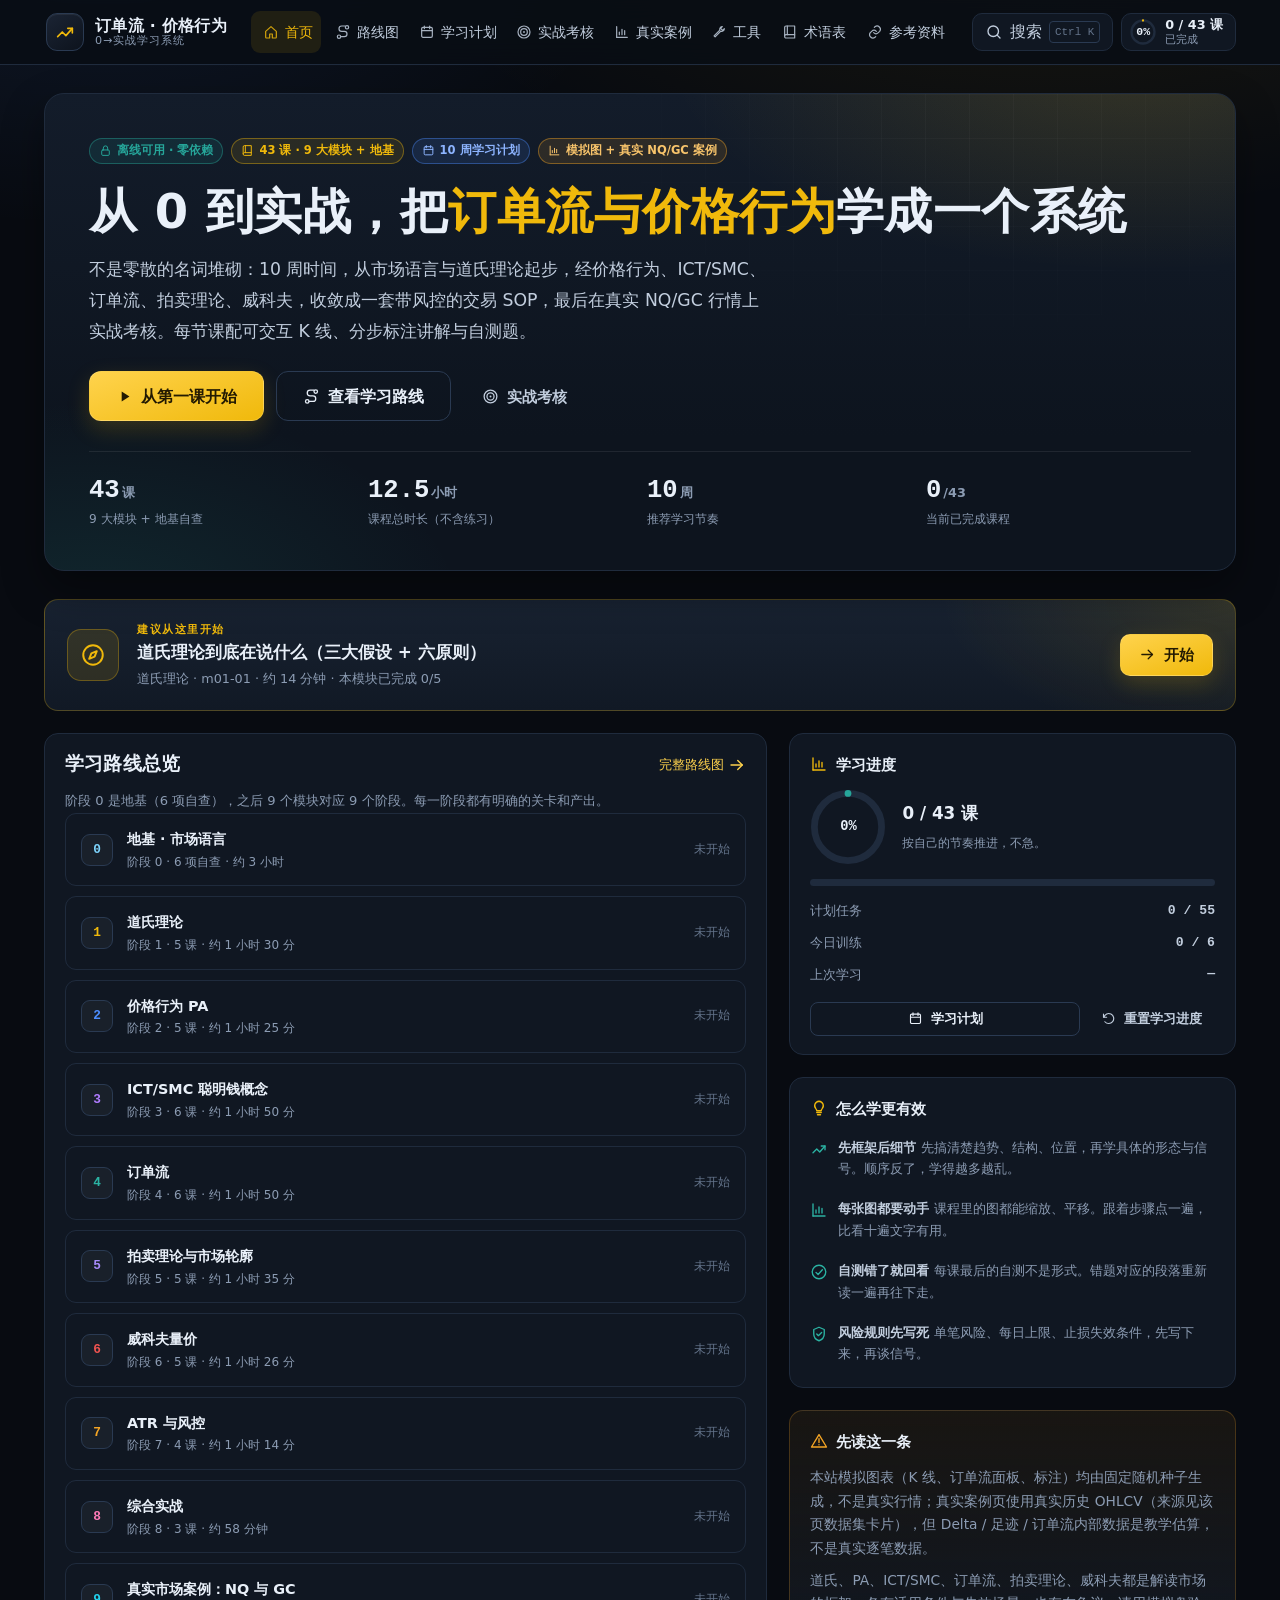
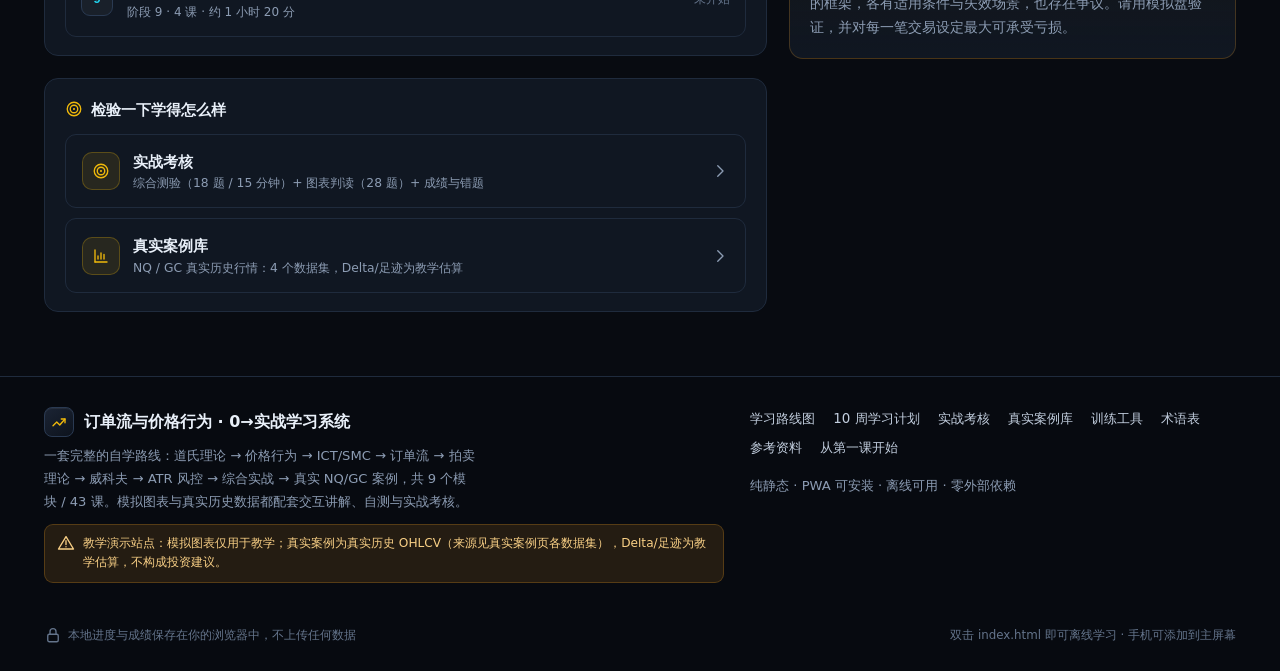
==== index.html @ a7e9c719 "deploy: 订单流学习网站 V2（GitHub Pages）" ====
<!DOCTYPE html>
<html lang="zh-CN">
<head>
  <meta charset="UTF-8">
  <meta name="viewport" content="width=device-width, initial-scale=1.0, viewport-fit=cover">
  <meta name="description" content="离线学习网站：道氏理论、价格行为 PA、ICT/SMC、订单流、拍卖理论、威科夫、ATR 风控、综合实战与真实 NQ/GC 案例，配可交互 K 线、标注讲解与实战考核。">
  <meta name="color-scheme" content="dark">
  <meta name="theme-color" content="#080b11">
  <meta name="apple-mobile-web-app-capable" content="yes">
  <meta name="apple-mobile-web-app-status-bar-style" content="black-translucent">
  <meta name="apple-mobile-web-app-title" content="订单流学习">
  <title>订单流与价格行为 · 0→实战学习系统</title>
  <link rel="icon" href="data:image/svg+xml,%3Csvg xmlns='http://www.w3.org/2000/svg' viewBox='0 0 32 32'%3E%3Crect width='32' height='32' rx='7' fill='%230d1117'/%3E%3Cpath d='M7 21l5-6 4 4 6-8 3 3' stroke='%2326a69a' stroke-width='2.5' fill='none' stroke-linecap='round' stroke-linejoin='round'/%3E%3C/svg%3E">
  <link rel="manifest" href="manifest.webmanifest">
  <link rel="apple-touch-icon" href="assets/icons/apple-touch-icon.png">
  <link rel="stylesheet" href="assets/css/main.css">
  <link rel="stylesheet" href="assets/css/pages.css">
  <script>
  /* 部署自检兜底：如果部署包不完整/路径多套了一层，页面会卡在“正在加载”；6 秒后显示具体原因与自检入口。 */
  (function () {
    var errors = [];
    window.__LQ_ASSET_ERRORS__ = errors;
    window.addEventListener('error', function (e) {
      var t = e.target;
      if (t && (t.tagName === 'SCRIPT' || t.tagName === 'LINK')) {
        errors.push({ tag: t.tagName, url: t.src || t.href || '' });
      }
    }, true);
    function showDiagnostics() {
      var boot = document.querySelector('.boot-loading');
      if (!boot) return;
      var box = document.createElement('div');
      box.id = 'deploy-diagnostics';
      box.style.cssText = 'max-width:660px;margin:36px auto;padding:20px 22px;border:1px solid #f0b90b;border-radius:12px;background:#141a22;color:#e6e8ea;font:14px/1.75 system-ui,-apple-system,"Segoe UI",sans-serif;text-align:left';
      var h = document.createElement('h2');
      h.textContent = '页面没有正常启动';
      h.style.cssText = 'margin:0 0 10px;color:#f0b90b;font-size:20px';
      box.appendChild(h);
      var p1 = document.createElement('p');
      p1.textContent = '常见原因：部署包不完整（assets 目录没有上传），或压缩包多套了一层文件夹（站点根目录必须直接有 index.html 和 assets/）。';
      box.appendChild(p1);
      var p2 = document.createElement('p');
      p2.textContent = '当前地址：' + location.href;
      box.appendChild(p2);
      if (errors.length) {
        var p3 = document.createElement('p');
        p3.textContent = '加载失败的资源（按 F12 在 Network/Console 也能看到）：';
        box.appendChild(p3);
        var ul = document.createElement('ul');
        ul.style.cssText = 'margin:6px 0 10px 18px;padding:0;word-break:break-all';
        errors.slice(0, 20).forEach(function (item) {
          var li = document.createElement('li');
          li.textContent = item.tag + ' ' + item.url;
          ul.appendChild(li);
        });
        box.appendChild(ul);
      } else {
        var p4 = document.createElement('p');
        p4.textContent = '没有捕获到资源错误，请按 F12 打开 Console 查看第一行报错。';
        box.appendChild(p4);
      }
      var p5 = document.createElement('p');
      p5.style.marginTop = '12px';
      var a = document.createElement('a');
      a.href = 'deploy-check.html';
      a.textContent = '→ 打开部署自检页（逐个检查文件是否上传成功）';
      a.style.cssText = 'color:#f0b90b;font-weight:600';
      p5.appendChild(a);
      box.appendChild(p5);
      boot.innerHTML = '';
      boot.appendChild(box);
      document.title = '加载失败 · 订单流学习系统';
    }
    if (document.readyState === 'loading') {
      document.addEventListener('DOMContentLoaded', function () { setTimeout(showDiagnostics, 6000); });
    } else {
      setTimeout(showDiagnostics, 6000);
    }
  })();
  </script>
</head>
<body>
  <div id="app">
    <a class="skip-link" href="#main-content">跳到主要内容</a>
    <header id="site-header" class="site-header"></header>
    <div class="layout" id="site-layout">
      <aside id="site-sidebar" class="site-sidebar" aria-label="课程目录" hidden></aside>
      <main id="main-content" class="main-content" tabindex="-1">
        <div class="boot-loading">
          <div class="boot-spinner" aria-hidden="true"></div>
          <p>正在加载学习系统…</p>
          <noscript><p>本学习网站需要启用 JavaScript 才能运行。</p></noscript>
        </div>
      </main>
    </div>
    <footer id="site-footer" class="site-footer"></footer>
  </div>
  <div id="toast-root" class="toast-root" aria-live="polite" aria-atomic="true"></div>
  <div id="search-dialog" class="search-dialog" hidden></div>

  <!-- 核心层（Lead 维护，顺序不可改） -->
  <script src="assets/js/core/namespace.js"></script>
  <script src="assets/js/core/inline.js"></script>
  <script src="assets/js/core/store.js"></script>
  <!-- 数据层（Lead 维护） -->
  <script src="assets/js/data/generator.js"></script>
  <script src="assets/js/data/registry.js"></script>
  <script src="assets/js/data/real/nq-gc.js"></script>
  <script src="assets/js/data/scenarios/demo.js"></script>
  <!-- 课程内容（content 维护；新增模块才加文件） -->
  <script src="assets/js/content/m01-dow.js"></script>
  <script src="assets/js/content/m02-pa.js"></script>
  <script src="assets/js/content/m03-ict-smc.js"></script>
  <script src="assets/js/content/m04-orderflow.js"></script>
  <script src="assets/js/content/m05-wyckoff.js"></script>
  <script src="assets/js/content/m06-atr-risk.js"></script>
  <script src="assets/js/content/m07-integration.js"></script>
  <script src="assets/js/content/m08-auction.js"></script>
  <script src="assets/js/content/m09-real-cases.js"></script>
  <script src="assets/js/content/exam-bank.js"></script>
  <!-- 图表引擎（chart-engineer 维护） -->
  <script src="assets/js/chart/indicators.js"></script>
  <script src="assets/js/chart/overlays.js"></script>
  <script src="assets/js/chart/panels.js"></script>
  <script src="assets/js/chart/engine.js"></script>
  <script src="assets/js/chart/chart.js"></script>
  <!-- 应用层（site-engineer 维护；app.js 必须最后） -->
  <script src="assets/js/app/errors.js"></script>
  <script src="assets/js/app/catalog.js"></script>
  <script src="assets/js/app/ui.js"></script>
  <script src="assets/js/app/router.js"></script>
  <script src="assets/js/app/search.js"></script>
  <script src="assets/js/app/pages/home.js"></script>
  <script src="assets/js/app/pages/roadmap.js"></script>
  <script src="assets/js/app/pages/plan.js"></script>
  <script src="assets/js/app/pages/module.js"></script>
  <script src="assets/js/app/pages/lesson.js"></script>
  <script src="assets/js/app/pages/exam.js"></script>
  <script src="assets/js/app/pages/real.js"></script>
  <script src="assets/js/app/pages/tools.js"></script>
  <script src="assets/js/app/pages/glossary.js"></script>
  <script src="assets/js/app/pages/references.js"></script>
  <script src="assets/js/app/pages/notfound.js"></script>
  <script src="assets/js/app/pwa.js"></script>
  <script src="assets/js/app/app.js"></script>
</body>
</html>
---- assets/css/main.css ----
/* ==========================================================================
   订单流与价格行为 · 0→实战学习系统
   main.css — 设计令牌 / 基础排版 / 站点外壳 / 通用组件
   纯 CSS，无外部字体与图片；深色金融风格；响应式 375 / 768 / 1440
   ========================================================================== */

/* ---------- 设计令牌 ---------- */
:root {
  --bg: #080b11;
  --bg-soft: #0b1018;
  --panel: #101722;
  --panel-2: #141d2b;
  --panel-3: #1a2536;
  --line: #1f2b3d;
  --line-2: #2a3a52;
  --text: #e9f0f9;
  --text-2: #c2cede;
  --muted: #8c9cb3;
  --dim: #64748b;

  --brand: #f0b90b;
  --brand-2: #ffd34d;
  --brand-ink: #231a02;
  --teal: #2bb3a3;
  --bull: #26a69a;
  --bear: #ef5350;
  --info: #4c8dff;
  --warn: #f5a524;
  --danger: #f6465d;

  --ok-bg: rgba(38, 166, 154, 0.12);
  --bad-bg: rgba(239, 83, 80, 0.12);
  --warn-bg: rgba(245, 165, 36, 0.12);
  --info-bg: rgba(76, 141, 255, 0.12);

  --radius-s: 8px;
  --radius: 14px;
  --radius-l: 20px;
  --shadow: 0 18px 40px rgba(0, 0, 0, 0.38);
  --shadow-s: 0 8px 22px rgba(0, 0, 0, 0.28);

  --header-h: 64px;
  --maxw: 1240px;
  --gap: 20px;

  --font-sans: "Segoe UI", "PingFang SC", "Hiragino Sans GB", "Microsoft YaHei",
    "Noto Sans CJK SC", "Source Han Sans SC", system-ui, -apple-system, sans-serif;
  --font-mono: "Cascadia Code", "JetBrains Mono", "SFMono-Regular", Consolas,
    "Liberation Mono", Menlo, monospace;

  --ease: cubic-bezier(0.22, 0.61, 0.36, 1);
}

/* 模块主题色（静态类，避免内联 style） */
.mod-m01 { --mod-accent: #f0b90b; }
.mod-m02 { --mod-accent: #4c8dff; }
.mod-m03 { --mod-accent: #b07cff; }
.mod-m04 { --mod-accent: #2bb3a3; }
.mod-m05 { --mod-accent: #ef5350; }
.mod-m06 { --mod-accent: #f5a524; }
.mod-m07 { --mod-accent: #ff7ab6; }
.mod-m08 { --mod-accent: #a78bfa; }
.mod-m09 { --mod-accent: #22d3ee; }
.mod-real { --mod-accent: #22d3ee; }
.mod-m00 { --mod-accent: #7dd3fc; }
.mod-demo { --mod-accent: #8c9cb3; }

/* ---------- 基础重置 ---------- */
*, *::before, *::after { box-sizing: border-box; }
[hidden] { display: none !important; }

html {
  -webkit-text-size-adjust: 100%;
  scroll-behavior: smooth;
  scrollbar-color: var(--line-2) transparent;
}
@media (prefers-reduced-motion: reduce) {
  html { scroll-behavior: auto; }
  *, *::before, *::after { animation-duration: 0.001ms !important; transition-duration: 0.001ms !important; }
}

body {
  margin: 0;
  min-height: 100vh;
  background:
    radial-gradient(1100px 520px at 82% -12%, rgba(240, 185, 11, 0.09), transparent 62%),
    radial-gradient(900px 500px at 8% -8%, rgba(76, 141, 255, 0.1), transparent 60%),
    var(--bg);
  background-attachment: fixed;
  color: var(--text);
  font-family: var(--font-sans);
  font-size: 16px;
  line-height: 1.72;
  overflow-x: hidden;
  overflow-wrap: break-word;
  -webkit-font-smoothing: antialiased;
  text-rendering: optimizeLegibility;
}

body.drawer-open, body.dialog-open { overflow: hidden; }

h1, h2, h3, h4, h5 {
  margin: 0 0 0.6em;
  line-height: 1.32;
  font-weight: 700;
  letter-spacing: 0.01em;
}
h1 { font-size: clamp(1.85rem, 3.4vw, 2.55rem); }
h2 { font-size: clamp(1.32rem, 2.2vw, 1.62rem); }
h3 { font-size: 1.14rem; }
h4 { font-size: 1rem; }
p { margin: 0 0 1em; }
ul, ol { margin: 0 0 1em; padding-left: 1.35em; }
li { margin: 0.28em 0; }
li::marker { color: var(--muted); }
a { color: var(--brand-2); text-decoration: none; }
a:hover { text-decoration: underline; }
strong { color: #fff; font-weight: 700; }
code {
  font-family: var(--font-mono);
  font-size: 0.9em;
  background: rgba(255, 255, 255, 0.07);
  border: 1px solid var(--line);
  border-radius: 5px;
  padding: 0.08em 0.36em;
  color: #ffe08a;
  overflow-wrap: anywhere;
}
pre { margin: 0 0 1em; }
pre code {
  display: block;
  padding: 16px 18px;
  overflow-x: auto;
  background: #0a0f17;
  border: 1px solid var(--line);
  border-left: 3px solid var(--brand);
  border-radius: var(--radius-s);
  color: var(--text-2);
  line-height: 1.65;
  font-size: 0.9rem;
}
hr { border: 0; border-top: 1px solid var(--line); margin: 28px 0; }
img, svg, canvas { max-width: 100%; }
table { border-collapse: collapse; width: 100%; }
button, input, select, textarea { font: inherit; color: inherit; }

:focus-visible {
  outline: 2px solid var(--brand);
  outline-offset: 2px;
  border-radius: 4px;
}

::selection { background: rgba(240, 185, 11, 0.32); color: #fff; }

/* 滚动条 */
* { scrollbar-width: thin; scrollbar-color: var(--line-2) transparent; }
::-webkit-scrollbar { width: 10px; height: 10px; }
::-webkit-scrollbar-thumb { background: var(--line-2); border-radius: 10px; border: 2px solid var(--bg); }
::-webkit-scrollbar-track { background: transparent; }

/* ---------- 无障碍工具类 ---------- */
.skip-link {
  position: fixed;
  top: -60px;
  left: 12px;
  z-index: 200;
  padding: 10px 16px;
  background: var(--brand);
  color: var(--brand-ink);
  border-radius: 0 0 10px 10px;
  font-weight: 700;
  transition: top 0.18s var(--ease);
}
.skip-link:focus { top: 0; text-decoration: none; }
.sr-only {
  position: absolute !important;
  width: 1px; height: 1px;
  margin: -1px; padding: 0;
  overflow: hidden;
  clip: rect(0 0 0 0);
  clip-path: inset(50%);
  white-space: nowrap;
  border: 0;
}

/* ---------- 图标 ---------- */
.icon {
  width: 18px;
  height: 18px;
  flex: 0 0 auto;
  vertical-align: -3px;
  fill: none;
  stroke: currentColor;
  stroke-width: 1.8;
  stroke-linecap: round;
  stroke-linejoin: round;
}
.icon-lg { width: 22px; height: 22px; }
.icon-xl { width: 28px; height: 28px; }
.icon-fill { fill: currentColor; stroke: none; }

/* ---------- 布局 ---------- */
#app {
  display: flex;
  flex-direction: column;
  min-height: 100vh;
}
.layout {
  width: 100%;
  max-width: var(--maxw);
  margin: 0 auto;
  padding: 28px 24px 64px;
  flex: 1 0 auto;
  display: block;
}
.layout.has-sidebar {
  display: grid;
  grid-template-columns: 272px minmax(0, 1fr);
  gap: 32px;
  align-items: start;
}
.main-content { min-width: 0; }
.main-content:focus { outline: none; }
.page { animation: page-in 0.28s var(--ease); }
@keyframes page-in {
  from { opacity: 0; transform: translateY(6px); }
  to { opacity: 1; transform: none; }
}

/* ---------- 启动占位 ---------- */
.boot-loading {
  min-height: 52vh;
  display: grid;
  place-content: center;
  justify-items: center;
  gap: 14px;
  color: var(--muted);
  text-align: center;
}
.boot-spinner {
  width: 34px; height: 34px;
  border-radius: 50%;
  border: 3px solid var(--line-2);
  border-top-color: var(--brand);
  animation: spin 0.9s linear infinite;
}
@keyframes spin { to { transform: rotate(360deg); } }

/* ==========================================================================
   顶部导航
   ========================================================================== */
.site-header {
  position: sticky;
  top: 0;
  z-index: 60;
  background: rgba(9, 13, 20, 0.86);
  backdrop-filter: blur(14px);
  -webkit-backdrop-filter: blur(14px);
  border-bottom: 1px solid var(--line);
}
.header-inner {
  max-width: var(--maxw);
  margin: 0 auto;
  min-height: var(--header-h);
  padding: 0 24px;
  display: flex;
  align-items: center;
  gap: 22px;
}
.brand {
  display: inline-flex;
  align-items: center;
  gap: 11px;
  color: var(--text);
  text-decoration: none;
  flex: 0 0 auto;
  padding: 6px 2px;
  border-radius: 10px;
}
.brand:hover { text-decoration: none; }
.brand-logo {
  width: 38px; height: 38px;
  border-radius: 11px;
  display: grid;
  place-items: center;
  background: linear-gradient(145deg, #1b2434, #0d131d);
  border: 1px solid var(--line-2);
  color: var(--brand);
  box-shadow: inset 0 1px 0 rgba(255, 255, 255, 0.06);
}
.brand-logo .icon { width: 22px; height: 22px; }
.brand-text { display: flex; flex-direction: column; line-height: 1.15; }
.brand-name { font-weight: 800; font-size: 0.98rem; letter-spacing: 0.02em; }
.brand-sub { font-size: 0.7rem; color: var(--muted); letter-spacing: 0.08em; text-transform: uppercase; }

.main-nav { display: flex; align-items: center; gap: 2px; flex: 1 1 auto; min-width: 0; }
.nav-link {
  position: relative;
  display: inline-flex;
  align-items: center;
  gap: 6px;
  padding: 9px 12px;
  border-radius: 9px;
  color: var(--text-2);
  font-size: 0.9rem;
  font-weight: 500;
  white-space: nowrap;
  transition: background 0.16s var(--ease), color 0.16s var(--ease);
}
.nav-link:hover { background: rgba(255, 255, 255, 0.06); color: var(--text); text-decoration: none; }
.nav-link[aria-current="page"] { color: var(--brand); background: rgba(240, 185, 11, 0.1); }
.nav-link .icon { width: 16px; height: 16px; opacity: 0.85; }

.header-actions { display: flex; align-items: center; gap: 8px; flex: 0 0 auto; margin-left: auto; }

.icon-btn {
  display: inline-flex;
  align-items: center;
  justify-content: center;
  gap: 7px;
  height: 38px;
  padding: 0 12px;
  border: 1px solid var(--line);
  border-radius: 10px;
  background: var(--panel);
  color: var(--text-2);
  cursor: pointer;
  transition: border-color 0.16s var(--ease), background 0.16s var(--ease), color 0.16s var(--ease);
}
.icon-btn:hover { border-color: var(--line-2); color: var(--text); background: var(--panel-2); }
.icon-btn .kbd {
  font-family: var(--font-mono);
  font-size: 0.68rem;
  color: var(--dim);
  border: 1px solid var(--line-2);
  border-radius: 4px;
  padding: 1px 5px;
}

.header-progress {
  display: inline-flex;
  align-items: center;
  gap: 9px;
  height: 38px;
  padding: 0 12px 0 8px;
  border: 1px solid var(--line);
  border-radius: 10px;
  background: var(--panel);
  color: var(--text-2);
  text-decoration: none;
  font-size: 0.8rem;
}
.header-progress:hover { border-color: var(--line-2); text-decoration: none; color: var(--text); }
.header-progress .progress-ring { width: 26px; height: 26px; }
.header-progress .ring-text { font-size: 0.55rem; }
.header-progress-label { line-height: 1.1; }
.header-progress-label b { display: block; font-size: 0.8rem; color: var(--text); }
.header-progress-label span { font-size: 0.66rem; color: var(--muted); }

.menu-btn { display: none; }

/* ---------- 移动端抽屉 ---------- */
.drawer-backdrop {
  position: fixed;
  inset: 0;
  z-index: 90;
  background: rgba(2, 5, 9, 0.62);
  backdrop-filter: blur(2px);
  border: 0;
  padding: 0;
  cursor: pointer;
}
.nav-drawer {
  position: fixed;
  top: 0;
  right: 0;
  bottom: 0;
  z-index: 100;
  width: min(86vw, 340px);
  display: none;
  flex-direction: column;
  gap: 6px;
  padding: 20px 18px 28px;
  background: linear-gradient(180deg, #0e1520, #0a0f17);
  border-left: 1px solid var(--line-2);
  box-shadow: -24px 0 60px rgba(0, 0, 0, 0.5);
  overflow-y: auto;
}
.nav-drawer.is-open {
  display: flex;
  animation: drawer-in 0.24s var(--ease);
}
@keyframes drawer-in {
  from { transform: translateX(100%); }
  to { transform: none; }
}
.drawer-head {
  display: flex;
  align-items: center;
  justify-content: space-between;
  gap: 12px;
  padding-bottom: 14px;
  margin-bottom: 8px;
  border-bottom: 1px solid var(--line);
}
.drawer-title { font-weight: 700; font-size: 0.95rem; color: var(--text); }
.drawer-nav { display: flex; flex-direction: column; gap: 4px; }
.drawer-link {
  display: flex;
  align-items: center;
  gap: 11px;
  padding: 12px 13px;
  border-radius: 10px;
  color: var(--text-2);
  font-size: 0.95rem;
  border: 1px solid transparent;
}
.drawer-link:hover { background: rgba(255, 255, 255, 0.06); text-decoration: none; color: var(--text); }
.drawer-link[aria-current="page"] {
  color: var(--brand);
  background: rgba(240, 185, 11, 0.1);
  border-color: rgba(240, 185, 11, 0.24);
}
.drawer-link .icon { color: var(--muted); }
.drawer-link[aria-current="page"] .icon { color: var(--brand); }
.drawer-meta {
  margin-top: auto;
  padding-top: 18px;
  border-top: 1px solid var(--line);
  display: grid;
  gap: 12px;
}
.drawer-progress {
  display: flex;
  align-items: center;
  gap: 12px;
  padding: 12px;
  border: 1px solid var(--line);
  border-radius: 12px;
  background: var(--panel);
  font-size: 0.82rem;
  color: var(--muted);
}
.drawer-progress .progress-ring { width: 40px; height: 40px; }
.drawer-tip { font-size: 0.72rem; color: var(--dim); line-height: 1.6; }

/* ==========================================================================
   侧栏（课程页本模块目录）
   ========================================================================== */
.site-sidebar {
  position: sticky;
  top: calc(var(--header-h) + 24px);
  max-height: calc(100vh - var(--header-h) - 48px);
  overflow-y: auto;
  padding: 18px;
  background: linear-gradient(180deg, var(--panel), rgba(16, 23, 34, 0.6));
  border: 1px solid var(--line);
  border-radius: var(--radius);
  box-shadow: var(--shadow-s);
}
.sidebar-head { display: flex; align-items: center; gap: 10px; margin-bottom: 4px; }
.sidebar-eyebrow { font-size: 0.68rem; letter-spacing: 0.14em; text-transform: uppercase; color: var(--dim); }
.sidebar-title { font-size: 0.98rem; font-weight: 700; margin: 0; line-height: 1.35; }
.sidebar-progress { margin: 12px 0 14px; }
.sidebar-lessons { list-style: none; margin: 0; padding: 0; display: flex; flex-direction: column; gap: 3px; }
.sidebar-lesson a {
  display: flex;
  align-items: flex-start;
  gap: 9px;
  padding: 9px 10px;
  border-radius: 9px;
  color: var(--text-2);
  font-size: 0.86rem;
  line-height: 1.45;
  border: 1px solid transparent;
}
.sidebar-lesson a:hover { background: rgba(255, 255, 255, 0.05); text-decoration: none; color: var(--text); }
.sidebar-lesson .lesson-index {
  flex: 0 0 auto;
  width: 20px;
  font-family: var(--font-mono);
  font-size: 0.72rem;
  color: var(--dim);
  padding-top: 1px;
}
.sidebar-lesson .lesson-name { flex: 1 1 auto; min-width: 0; }
.sidebar-lesson.is-current a {
  background: rgba(240, 185, 11, 0.1);
  border-color: rgba(240, 185, 11, 0.3);
  color: var(--brand-2);
  font-weight: 600;
}
.sidebar-lesson.is-current .lesson-index { color: var(--brand); }
.sidebar-lesson.is-done .lesson-index::after {
  content: "✓";
  color: var(--bull);
  margin-left: 1px;
}
.sidebar-lesson.is-done .lesson-name { color: var(--text-2); }
.sidebar-back {
  display: inline-flex;
  align-items: center;
  gap: 6px;
  font-size: 0.8rem;
  color: var(--muted);
  margin-bottom: 10px;
}
.sidebar-back:hover { color: var(--brand-2); }
.sidebar-note { margin-top: 14px; font-size: 0.72rem; color: var(--dim); line-height: 1.55; }
.sidebar-toggle { display: none; }

/* ==========================================================================
   页脚
   ========================================================================== */
.site-footer {
  border-top: 1px solid var(--line);
  background: rgba(8, 11, 17, 0.7);
  flex: 0 0 auto;
}
.footer-inner {
  max-width: var(--maxw);
  margin: 0 auto;
  padding: 30px 24px 36px;
  display: grid;
  grid-template-columns: minmax(0, 1.4fr) minmax(0, 1fr);
  gap: 26px;
  align-items: start;
}
.footer-brand { display: flex; align-items: center; gap: 10px; margin-bottom: 8px; font-weight: 700; }
.footer-brand .brand-logo { width: 30px; height: 30px; border-radius: 8px; }
.footer-brand .brand-logo .icon { width: 18px; height: 18px; }
.footer-desc { color: var(--muted); font-size: 0.82rem; line-height: 1.75; margin: 0 0 10px; max-width: 52ch; }
.footer-disclaimer {
  display: inline-flex;
  align-items: flex-start;
  gap: 8px;
  padding: 9px 12px;
  border-radius: 9px;
  border: 1px solid rgba(245, 165, 36, 0.24);
  background: var(--warn-bg);
  color: #f8cf85;
  font-size: 0.76rem;
  line-height: 1.6;
}
.footer-links { display: flex; flex-wrap: wrap; gap: 6px 18px; justify-content: flex-start; }
.footer-links a { color: var(--text-2); font-size: 0.84rem; }
.footer-links a:hover { color: var(--brand-2); }
.footer-bottom {
  margin-top: 6px;
  max-width: var(--maxw);
  margin-left: auto;
  margin-right: auto;
  padding: 0 24px 26px;
  color: var(--dim);
  font-size: 0.74rem;
  display: flex;
  flex-wrap: wrap;
  gap: 6px 16px;
  justify-content: space-between;
}
.footer-bottom span { display: inline-flex; align-items: center; gap: 6px; }

/* ==========================================================================
   按钮 / 徽章 / 标签 / 卡片
   ========================================================================== */
.btn {
  display: inline-flex;
  align-items: center;
  justify-content: center;
  gap: 8px;
  min-height: 42px;
  padding: 9px 18px;
  border-radius: 10px;
  border: 1px solid transparent;
  background: var(--panel-2);
  color: var(--text);
  font-size: 0.92rem;
  font-weight: 600;
  line-height: 1.2;
  cursor: pointer;
  text-decoration: none;
  transition: transform 0.12s var(--ease), background 0.16s var(--ease), border-color 0.16s var(--ease), color 0.16s var(--ease), box-shadow 0.16s var(--ease);
  white-space: normal;
  text-align: center;
  max-width: 100%;
}
.btn:hover { text-decoration: none; transform: translateY(-1px); }
.btn:active { transform: none; }
.btn:disabled, .btn[aria-disabled="true"] { opacity: 0.45; cursor: not-allowed; transform: none; }
.btn .icon { width: 17px; height: 17px; }

.btn-primary {
  background: linear-gradient(160deg, var(--brand-2), var(--brand));
  color: var(--brand-ink);
  border-color: rgba(255, 255, 255, 0.14);
  box-shadow: 0 8px 22px rgba(240, 185, 11, 0.18);
}
.btn-primary:hover { background: linear-gradient(160deg, #ffdd6b, #f5c522); box-shadow: 0 10px 26px rgba(240, 185, 11, 0.28); }
.btn-outline { background: transparent; border-color: var(--line-2); color: var(--text); }
.btn-outline:hover { border-color: var(--brand); color: var(--brand-2); background: rgba(240, 185, 11, 0.06); }
.btn-ghost { background: transparent; color: var(--text-2); }
.btn-ghost:hover { background: rgba(255, 255, 255, 0.06); color: var(--text); }
.btn-sm { min-height: 34px; padding: 6px 12px; font-size: 0.82rem; border-radius: 8px; }
.btn-sm .icon { width: 15px; height: 15px; }
.btn-lg { min-height: 50px; padding: 13px 26px; font-size: 1rem; border-radius: 12px; }
.btn-block { width: 100%; }
.btn.is-done {
  background: var(--ok-bg);
  border-color: rgba(38, 166, 154, 0.5);
  color: var(--bull);
  box-shadow: none;
}

.badge {
  display: inline-flex;
  align-items: center;
  gap: 5px;
  padding: 2px 9px;
  border-radius: 999px;
  border: 1px solid var(--line-2);
  background: rgba(255, 255, 255, 0.04);
  color: var(--text-2);
  font-size: 0.72rem;
  font-weight: 600;
  line-height: 1.7;
  white-space: nowrap;
}
.badge-muted { color: var(--muted); }
.badge-brand { color: var(--brand); border-color: rgba(240, 185, 11, 0.4); background: rgba(240, 185, 11, 0.1); }
.badge-bull { color: var(--bull); border-color: rgba(38, 166, 154, 0.42); background: var(--ok-bg); }
.badge-bear { color: var(--bear); border-color: rgba(239, 83, 80, 0.42); background: var(--bad-bg); }
.badge-info { color: #8db4ff; border-color: rgba(76, 141, 255, 0.4); background: var(--info-bg); }
.badge-warn { color: #f8c46b; border-color: rgba(245, 165, 36, 0.42); background: var(--warn-bg); }
.badge .icon { width: 13px; height: 13px; }

.chip {
  display: inline-flex;
  align-items: center;
  gap: 7px;
  padding: 7px 13px;
  border-radius: 999px;
  border: 1px solid var(--line);
  background: var(--panel);
  color: var(--text-2);
  font-size: 0.82rem;
  cursor: pointer;
  transition: all 0.16s var(--ease);
}
.chip:hover { border-color: var(--line-2); color: var(--text); }
.chip[aria-pressed="true"], .chip.is-active {
  color: var(--brand-ink);
  background: var(--brand);
  border-color: var(--brand);
  font-weight: 700;
}
.chip-count { font-family: var(--font-mono); font-size: 0.7rem; opacity: 0.7; }
.chip-row { display: flex; flex-wrap: wrap; gap: 8px; }

.card {
  background: linear-gradient(180deg, var(--panel), rgba(16, 23, 34, 0.72));
  border: 1px solid var(--line);
  border-radius: var(--radius);
  padding: 22px;
  box-shadow: var(--shadow-s);
}
.card-hover { transition: border-color 0.18s var(--ease), transform 0.18s var(--ease), box-shadow 0.18s var(--ease); }
.card-hover:hover { border-color: var(--line-2); transform: translateY(-2px); box-shadow: var(--shadow); }

.panel {
  border: 1px solid var(--line);
  border-radius: var(--radius);
  background: var(--panel);
  padding: 18px 20px;
}
.panel-title { display: flex; align-items: center; gap: 8px; font-weight: 700; font-size: 0.92rem; margin: 0 0 12px; color: var(--text); }
.panel-title .icon { color: var(--brand); }

/* ---------- 进度 ---------- */
.progress {
  position: relative;
  height: 7px;
  border-radius: 999px;
  background: var(--line);
  overflow: hidden;
}
.progress > span {
  display: block;
  height: 100%;
  width: 0;
  border-radius: inherit;
  background: linear-gradient(90deg, var(--teal), var(--brand));
  transition: width 0.4s var(--ease);
}
.progress.thin { height: 5px; }
.progress-meta { display: flex; align-items: baseline; justify-content: space-between; gap: 10px; font-size: 0.76rem; color: var(--muted); margin-top: 7px; }
.progress-meta b { color: var(--text-2); font-family: var(--font-mono); font-weight: 600; }

.progress-ring { display: inline-block; position: relative; width: 64px; height: 64px; }
.progress-ring svg { display: block; width: 100%; height: 100%; transform: rotate(-90deg); }
.progress-ring .ring-bg { fill: none; stroke: var(--line); }
.progress-ring .ring-fg {
  fill: none;
  stroke: var(--brand);
  stroke-linecap: round;
  transition: stroke-dasharray 0.5s var(--ease);
}
.progress-ring .ring-text {
  position: absolute;
  inset: 0;
  display: grid;
  place-items: center;
  font-family: var(--font-mono);
  font-size: 0.72rem;
  font-weight: 700;
  color: var(--text);
}
.ring-bull .ring-fg { stroke: var(--bull); }

/* ---------- 空状态 / 降级提示 ---------- */
.empty {
  display: grid;
  justify-items: center;
  gap: 8px;
  padding: 40px 22px;
  text-align: center;
  border: 1px dashed var(--line-2);
  border-radius: var(--radius);
  background: rgba(255, 255, 255, 0.015);
  color: var(--muted);
}
.empty .icon { width: 30px; height: 30px; color: var(--dim); }
.empty-title { font-weight: 700; color: var(--text-2); font-size: 0.98rem; }
.empty-text { font-size: 0.84rem; max-width: 46ch; line-height: 1.7; }

.notice {
  display: flex;
  gap: 10px;
  align-items: flex-start;
  padding: 13px 15px;
  border-radius: var(--radius-s);
  border: 1px solid rgba(76, 141, 255, 0.28);
  background: var(--info-bg);
  color: #b9cdf5;
  font-size: 0.85rem;
  line-height: 1.68;
  margin-bottom: 20px;
}
.notice .icon { margin-top: 3px; color: #8db4ff; }
.notice-warn { border-color: rgba(245, 165, 36, 0.3); background: var(--warn-bg); color: #f3d29a; }
.notice-warn .icon { color: var(--warn); }
.notice-ok { border-color: rgba(38, 166, 154, 0.3); background: var(--ok-bg); color: #a9dfd9; }
.notice-ok .icon { color: var(--bull); }

/* ---------- Toast ---------- */
.toast-root {
  position: fixed;
  left: 50%;
  bottom: 26px;
  transform: translateX(-50%);
  z-index: 160;
  display: flex;
  flex-direction: column;
  align-items: center;
  gap: 8px;
  pointer-events: none;
  width: min(92vw, 480px);
}
.toast {
  display: flex;
  align-items: center;
  gap: 9px;
  max-width: 100%;
  padding: 11px 16px;
  border-radius: 11px;
  background: #1b2637;
  border: 1px solid var(--line-2);
  color: var(--text);
  font-size: 0.86rem;
  box-shadow: var(--shadow);
  animation: toast-in 0.22s var(--ease);
  pointer-events: auto;
}
.toast .icon { color: var(--bull); }
.toast.is-leaving { animation: toast-out 0.2s var(--ease) forwards; }
.toast-bad { border-color: rgba(239, 83, 80, 0.45); }
.toast-bad .icon { color: var(--bear); }
@keyframes toast-in { from { opacity: 0; transform: translateY(10px) scale(0.98); } }
@keyframes toast-out { to { opacity: 0; transform: translateY(8px); } }

/* ---------- 搜索对话框 ---------- */
.search-dialog {
  position: fixed;
  inset: 0;
  z-index: 150;
  display: grid;
  place-items: start center;
  padding: min(12vh, 110px) 18px 24px;
  background: rgba(3, 6, 10, 0.7);
  backdrop-filter: blur(4px);
}
.search-panel {
  width: min(100%, 660px);
  border: 1px solid var(--line-2);
  border-radius: var(--radius);
  background: #0d141e;
  box-shadow: var(--shadow);
  overflow: hidden;
  animation: dialog-in 0.2s var(--ease);
}
@keyframes dialog-in { from { opacity: 0; transform: translateY(-8px); } }
.search-head {
  display: flex;
  align-items: center;
  gap: 11px;
  padding: 14px 16px;
  border-bottom: 1px solid var(--line);
}
.search-head .icon { color: var(--muted); }
.search-input {
  flex: 1 1 auto;
  min-width: 0;
  border: 0;
  background: transparent;
  color: var(--text);
  font-size: 1rem;
  outline: none;
}
.search-input::placeholder { color: var(--dim); }
.search-close { flex: 0 0 auto; }
.search-results {
  max-height: min(58vh, 460px);
  overflow-y: auto;
  padding: 8px;
}
.search-group-label {
  font-size: 0.68rem;
  letter-spacing: 0.12em;
  text-transform: uppercase;
  color: var(--dim);
  padding: 10px 10px 5px;
}
.search-result {
  display: flex;
  align-items: center;
  gap: 11px;
  width: 100%;
  padding: 10px 11px;
  border: 1px solid transparent;
  border-radius: 9px;
  background: transparent;
  color: var(--text-2);
  text-align: left;
  cursor: pointer;
}
.search-result:hover, .search-result.is-active {
  background: rgba(255, 255, 255, 0.06);
  border-color: var(--line);
  color: var(--text);
  text-decoration: none;
}
.search-result .icon { color: var(--muted); }
.search-result-main { flex: 1 1 auto; min-width: 0; }
.search-result-title { display: block; font-size: 0.9rem; font-weight: 600; color: var(--text); }
.search-result-sub { display: block; font-size: 0.75rem; color: var(--muted); overflow: hidden; text-overflow: ellipsis; white-space: nowrap; }
.search-result-type { flex: 0 0 auto; font-size: 0.68rem; color: var(--dim); border: 1px solid var(--line); border-radius: 5px; padding: 1px 6px; }
.search-empty { padding: 34px 18px; text-align: center; color: var(--muted); font-size: 0.88rem; }
.search-foot {
  display: flex;
  gap: 16px;
  align-items: center;
  padding: 10px 16px;
  border-top: 1px solid var(--line);
  color: var(--dim);
  font-size: 0.72rem;
}
.search-foot kbd {
  font-family: var(--font-mono);
  border: 1px solid var(--line-2);
  border-radius: 4px;
  padding: 0 5px;
  margin-right: 4px;
}

/* ---------- 通用工具类 ---------- */
.muted { color: var(--muted); }
.dim { color: var(--dim); }
.nowrap { white-space: nowrap; }
.mt-0 { margin-top: 0; }
.mb-0 { margin-bottom: 0; }
.mt-8 { margin-top: 8px; }
.mt-16 { margin-top: 16px; }
.mt-24 { margin-top: 24px; }
.mt-32 { margin-top: 32px; }
.mb-8 { margin-bottom: 8px; }
.mb-16 { margin-bottom: 16px; }
.mb-24 { margin-bottom: 24px; }
.flex { display: flex; }
.flex-wrap { flex-wrap: wrap; }
.items-center { align-items: center; }
.items-start { align-items: flex-start; }
.justify-between { justify-content: space-between; }
.gap-6 { gap: 6px; }
.gap-8 { gap: 8px; }
.gap-10 { gap: 10px; }
.gap-12 { gap: 12px; }
.gap-16 { gap: 16px; }
.grow { flex: 1 1 auto; min-width: 0; }
.hidden { display: none !important; }
.clamp-2 { display: -webkit-box; -webkit-line-clamp: 2; -webkit-box-orient: vertical; overflow: hidden; }
.clamp-3 { display: -webkit-box; -webkit-line-clamp: 3; -webkit-box-orient: vertical; overflow: hidden; }
.text-sm { font-size: 0.86rem; }
.text-xs { font-size: 0.76rem; }
.mono { font-family: var(--font-mono); }

/* ---------- 页面通用标题区 ---------- */
.page-head { margin-bottom: 28px; }
.eyebrow {
  display: inline-flex;
  align-items: center;
  gap: 7px;
  font-size: 0.72rem;
  letter-spacing: 0.16em;
  text-transform: uppercase;
  color: var(--brand);
  font-weight: 700;
  margin-bottom: 10px;
}
.eyebrow::before {
  content: "";
  width: 20px;
  height: 2px;
  border-radius: 2px;
  background: var(--brand);
}
.page-title { margin: 0 0 8px; }
.page-lead { color: var(--muted); font-size: 0.95rem; max-width: 68ch; margin: 0; line-height: 1.75; }

/* ---------- 面包屑 ---------- */
.breadcrumb {
  display: flex;
  flex-wrap: wrap;
  align-items: center;
  gap: 6px;
  font-size: 0.78rem;
  color: var(--dim);
  margin-bottom: 16px;
}
.breadcrumb a { color: var(--muted); }
.breadcrumb a:hover { color: var(--brand-2); }
.breadcrumb .sep { color: var(--line-2); }
.breadcrumb [aria-current="page"] { color: var(--text-2); }

/* ==========================================================================
   响应式：≤1080 收侧栏 / ≤900 切抽屉 / ≤640 单列
   ========================================================================== */
@media (max-width: 1080px) {
  .layout.has-sidebar { grid-template-columns: 238px minmax(0, 1fr); gap: 24px; }
  .nav-link { padding: 9px 9px; font-size: 0.86rem; }
  .nav-link .icon { display: none; }
  .header-inner { gap: 14px; padding: 0 18px; }
}

@media (max-width: 900px) {
  .main-nav { display: none; }
  .menu-btn { display: inline-flex; }
  .header-progress-label { display: none; }
  .layout, .layout.has-sidebar {
    display: block;
    padding: 20px 18px 52px;
  }
  .layout.has-sidebar .site-sidebar {
    position: static;
    max-height: none;
    margin-bottom: 18px;
  }
  .site-sidebar { display: none; }
  .layout.has-sidebar .site-sidebar.mobile-open { display: block; }
  .sidebar-toggle { display: inline-flex; }
  .footer-inner { grid-template-columns: 1fr; gap: 20px; }
  .toast-root { bottom: 18px; }
}

@media (max-width: 640px) {
  body { font-size: 15px; }
  .badge { white-space: normal; }
  .hero-title .hl { white-space: normal; }
  .btn { white-space: normal; }
  .header-inner { padding: 0 14px; min-height: 58px; }
  .brand-sub { display: none; }
  .brand-logo { width: 34px; height: 34px; }
  .header-actions { gap: 6px; }
  .icon-btn .kbd { display: none; }
  .header-progress { padding: 0 8px; }
  .layout, .layout.has-sidebar { padding: 18px 14px 44px; }
  .footer-inner { padding: 24px 16px 28px; }
  .footer-bottom { padding: 0 16px 22px; }
  .page-head { margin-bottom: 20px; }
  .card { padding: 17px; border-radius: 12px; }
  .panel { padding: 15px 16px; }
  .btn-lg { min-height: 46px; padding: 11px 20px; font-size: 0.95rem; }
  .search-dialog { padding: 8vh 12px 16px; }
  .header-progress .progress-ring { width: 24px; height: 24px; }
}

@media (max-width: 400px) {
  .brand-name { font-size: 0.9rem; }
  .header-actions .icon-btn span { display: none; }
  .header-actions .icon-btn { padding: 0 10px; }
}

/* 打印（可选，简单适配） */
@media print {
  .site-header, .site-footer, .site-sidebar, .toast-root, .search-dialog, .drawer-backdrop, .nav-drawer { display: none !important; }
  body { background: #fff; color: #111; }
  .layout { display: block; padding: 0; }
}
---- assets/css/pages.css ----
/* ==========================================================================
   pages.css — 各页面与业务组件样式
   首页 / 路线图 / 学习计划 / 模块页 / 课程页 / 工具页 / 术语表 / 参考资料 / 404
   ========================================================================== */

/* ==========================================================================
   首页
   ========================================================================== */
.home-hero {
  position: relative;
  overflow: hidden;
  border: 1px solid var(--line);
  border-radius: var(--radius-l);
  padding: 44px 44px 40px;
  background:
    radial-gradient(720px 340px at 92% -10%, rgba(240, 185, 11, 0.16), transparent 66%),
    radial-gradient(620px 360px at 4% 110%, rgba(43, 179, 163, 0.12), transparent 60%),
    linear-gradient(180deg, #131c2a, #0d141e 72%);
  box-shadow: var(--shadow);
  margin-bottom: 28px;
}
.home-hero::after {
  content: "";
  position: absolute;
  inset: 0;
  pointer-events: none;
  background-image:
    linear-gradient(rgba(255, 255, 255, 0.028) 1px, transparent 1px),
    linear-gradient(90deg, rgba(255, 255, 255, 0.028) 1px, transparent 1px);
  background-size: 44px 44px;
  mask-image: radial-gradient(560px 320px at 78% 8%, #000, transparent 78%);
  -webkit-mask-image: radial-gradient(560px 320px at 78% 8%, #000, transparent 78%);
}
.home-hero > * { position: relative; z-index: 1; }
.hero-badges { display: flex; flex-wrap: wrap; gap: 8px; margin-bottom: 18px; }
.hero-title { font-size: clamp(1.95rem, 4.2vw, 3rem); line-height: 1.22; margin: 0 0 14px; letter-spacing: 0.01em; }
.hero-title .hl {
  color: var(--brand);
  position: relative;
  white-space: nowrap;
}
.hero-lead { color: var(--text-2); font-size: clamp(0.98rem, 1.4vw, 1.08rem); line-height: 1.8; max-width: 62ch; margin: 0 0 24px; }
.hero-actions { display: flex; flex-wrap: wrap; gap: 12px; align-items: center; margin-bottom: 30px; }
.hero-stats {
  display: grid;
  grid-template-columns: repeat(4, minmax(0, 1fr));
  gap: 14px;
  padding-top: 24px;
  border-top: 1px solid rgba(255, 255, 255, 0.08);
}
.hero-stat { display: flex; flex-direction: column; gap: 2px; }
.hero-stat b { font-size: clamp(1.25rem, 2.1vw, 1.6rem); font-family: var(--font-mono); color: var(--text); line-height: 1.2; }
.hero-stat span { font-size: 0.76rem; color: var(--muted); }
.hero-stat b .unit { font-size: 0.8rem; color: var(--muted); font-family: var(--font-sans); margin-left: 2px; }

.home-grid { display: grid; grid-template-columns: minmax(0, 1.62fr) minmax(0, 1fr); gap: 22px; align-items: start; }
.home-col { display: flex; flex-direction: column; gap: 22px; }

.section-head {
  display: flex;
  align-items: flex-end;
  justify-content: space-between;
  gap: 14px;
  margin: 0 0 14px;
}
.section-head h2 { margin: 0; font-size: 1.16rem; letter-spacing: 0.01em; }
.section-head a { font-size: 0.8rem; display: inline-flex; align-items: center; gap: 4px; white-space: nowrap; }
.section-sub { margin: 4px 0 0; color: var(--muted); font-size: 0.82rem; }

.continue-card {
  display: flex;
  gap: 18px;
  align-items: center;
  padding: 20px 22px;
  border-radius: var(--radius);
  border: 1px solid rgba(240, 185, 11, 0.26);
  background:
    radial-gradient(420px 200px at 100% 0%, rgba(240, 185, 11, 0.13), transparent 70%),
    linear-gradient(180deg, #182231, #111925);
  margin-bottom: 22px;
}
.continue-icon {
  flex: 0 0 auto;
  width: 52px; height: 52px;
  border-radius: 14px;
  display: grid;
  place-items: center;
  background: rgba(240, 185, 11, 0.12);
  border: 1px solid rgba(240, 185, 11, 0.3);
  color: var(--brand);
}
.continue-icon .icon { width: 26px; height: 26px; }
.continue-main { flex: 1 1 auto; min-width: 0; }
.continue-label { font-size: 0.7rem; letter-spacing: 0.14em; text-transform: uppercase; color: var(--brand); font-weight: 700; }
.continue-title { font-size: 1.05rem; font-weight: 700; margin: 2px 0 3px; line-height: 1.4; }
.continue-sub { font-size: 0.8rem; color: var(--muted); }
.continue-card .btn { flex: 0 0 auto; }

.overview-list { display: flex; flex-direction: column; gap: 10px; }
.overview-item {
  display: flex;
  align-items: center;
  gap: 14px;
  padding: 13px 15px;
  border: 1px solid var(--line);
  border-radius: 11px;
  background: var(--panel);
  color: var(--text-2);
  transition: border-color 0.18s var(--ease), background 0.18s var(--ease);
}
.overview-item:hover { border-color: var(--line-2); background: var(--panel-2); text-decoration: none; }
.overview-num {
  flex: 0 0 auto;
  width: 32px; height: 32px;
  border-radius: 9px;
  display: grid;
  place-items: center;
  font-family: var(--font-mono);
  font-size: 0.8rem;
  font-weight: 700;
  color: var(--mod-accent, var(--brand));
  background: rgba(255, 255, 255, 0.04);
  border: 1px solid var(--line-2);
}
.overview-main { flex: 1 1 auto; min-width: 0; }
.overview-title { display: block; font-size: 0.9rem; font-weight: 600; color: var(--text); }
.overview-sub { display: block; font-size: 0.75rem; color: var(--muted); }
.overview-state { flex: 0 0 auto; font-size: 0.72rem; color: var(--dim); }
.overview-state.is-done { color: var(--bull); }
.overview-state.is-progress { color: var(--brand); }

.sidebar-cards { display: flex; flex-direction: column; gap: 18px; }
.progress-card-head { display: flex; align-items: center; gap: 16px; margin-bottom: 14px; }
.progress-card-head .progress-ring { width: 76px; height: 76px; flex: 0 0 auto; }
.progress-card-head .progress-ring .ring-text { font-size: 0.86rem; }
.progress-card-info { min-width: 0; }
.progress-card-info b { display: block; font-size: 1.05rem; }
.progress-card-info span { font-size: 0.78rem; color: var(--muted); }
.mini-stats { display: grid; gap: 9px; margin-top: 14px; }
.mini-stat { display: flex; align-items: center; justify-content: space-between; gap: 10px; font-size: 0.8rem; color: var(--muted); }
.mini-stat b { color: var(--text-2); font-family: var(--font-mono); font-size: 0.82rem; }

.method-list { list-style: none; margin: 0; padding: 0; display: grid; gap: 11px; }
.method-list li { display: flex; gap: 10px; align-items: flex-start; font-size: 0.82rem; color: var(--muted); line-height: 1.65; }
.method-list .icon { color: var(--teal); margin-top: 3px; flex: 0 0 auto; }
.method-list b { color: var(--text-2); }
.risk-card { border-color: rgba(245, 165, 36, 0.22); background: linear-gradient(180deg, rgba(245, 165, 36, 0.07), var(--panel)); }
.risk-card .panel-title .icon { color: var(--warn); }

/* ==========================================================================
   路线图
   ========================================================================== */
.roadmap-intro {
  display: grid;
  grid-template-columns: minmax(0, 1fr) minmax(0, 0.72fr);
  gap: 18px;
  margin-bottom: 26px;
  align-items: stretch;
}
.roadmap-legend { display: grid; gap: 10px; align-content: center; }
.legend-row { display: flex; align-items: center; gap: 9px; font-size: 0.8rem; color: var(--muted); }
.legend-dot { width: 9px; height: 9px; border-radius: 50%; background: var(--line-2); flex: 0 0 auto; }
.legend-dot.is-done { background: var(--bull); }
.legend-dot.is-progress { background: var(--brand); }
.legend-dot.is-todo { background: var(--line-2); }
.legend-dot.is-locked { background: var(--dim); }

.stage-list { display: flex; flex-direction: column; gap: 16px; }
.stage-card {
  position: relative;
  border: 1px solid var(--line);
  border-radius: var(--radius);
  background: linear-gradient(180deg, var(--panel), rgba(16, 23, 34, 0.68));
  overflow: hidden;
  transition: border-color 0.18s var(--ease);
}
.stage-card:hover { border-color: var(--line-2); }
.stage-card::before {
  content: "";
  position: absolute;
  left: 0; top: 0; bottom: 0;
  width: 3px;
  background: var(--mod-accent, var(--brand));
  opacity: 0.85;
}
.stage-head {
  display: flex;
  gap: 16px;
  align-items: flex-start;
  padding: 20px 22px 16px 24px;
}
.stage-num {
  flex: 0 0 auto;
  width: 46px; height: 46px;
  border-radius: 12px;
  display: grid;
  place-items: center;
  font-family: var(--font-mono);
  font-size: 1rem;
  font-weight: 800;
  color: var(--mod-accent, var(--brand));
  background: rgba(255, 255, 255, 0.035);
  border: 1px solid var(--line-2);
}
.stage-num small { font-size: 0.56rem; display: block; color: var(--dim); font-family: var(--font-sans); font-weight: 600; margin-top: -2px; }
.stage-title-wrap { flex: 1 1 auto; min-width: 0; }
.stage-eyebrow { font-size: 0.7rem; letter-spacing: 0.12em; text-transform: uppercase; color: var(--dim); }
.stage-title { margin: 1px 0 4px; font-size: 1.08rem; }
.stage-tagline { margin: 0; color: var(--muted); font-size: 0.84rem; line-height: 1.6; }
.stage-side { flex: 0 0 auto; display: flex; flex-direction: column; align-items: flex-end; gap: 6px; text-align: right; }
.stage-progress { width: 108px; }
.stage-body { padding: 0 22px 20px 24px; display: grid; gap: 16px; }
.stage-section-title {
  display: flex;
  align-items: center;
  gap: 7px;
  font-size: 0.74rem;
  letter-spacing: 0.1em;
  text-transform: uppercase;
  color: var(--dim);
  margin-bottom: 7px;
}
.stage-goal { margin: 0; color: var(--text-2); font-size: 0.88rem; line-height: 1.72; }
.stage-lessons { display: grid; grid-template-columns: repeat(2, minmax(0, 1fr)); gap: 7px; }
.stage-lesson {
  display: flex;
  align-items: center;
  gap: 9px;
  padding: 8px 11px;
  border-radius: 9px;
  border: 1px solid var(--line);
  background: rgba(255, 255, 255, 0.02);
  color: var(--text-2);
  font-size: 0.82rem;
  line-height: 1.4;
}
.stage-lesson:hover { border-color: var(--line-2); color: var(--text); text-decoration: none; background: rgba(255, 255, 255, 0.04); }
.stage-lesson .lesson-check { flex: 0 0 auto; width: 15px; height: 15px; color: var(--line-2); }
.stage-lesson.is-done .lesson-check { color: var(--bull); }
.stage-lesson.is-done { border-color: rgba(38, 166, 154, 0.24); }
.stage-lesson-title { flex: 1 1 auto; min-width: 0; }
.stage-lesson .lesson-mins { flex: 0 0 auto; font-size: 0.7rem; color: var(--dim); font-family: var(--font-mono); }
.stage-foot { display: flex; flex-wrap: wrap; gap: 12px; align-items: center; justify-content: space-between; }
.stage-checkpoints { display: grid; gap: 6px; margin: 0; padding: 0; list-style: none; }
.stage-checkpoints li { position: relative; padding-left: 20px; font-size: 0.84rem; color: var(--muted); line-height: 1.6; }
.stage-checkpoints li::before {
  content: "";
  position: absolute;
  left: 2px; top: 0.62em;
  width: 7px; height: 7px;
  border-radius: 2px;
  border: 1.5px solid var(--mod-accent, var(--brand));
  opacity: 0.7;
  transform: rotate(45deg);
}
.stage-foundation-grid { display: grid; grid-template-columns: repeat(2, minmax(0, 1fr)); gap: 9px; }
.foundation-task {
  display: flex;
  gap: 10px;
  align-items: flex-start;
  padding: 11px 13px;
  border: 1px solid var(--line);
  border-radius: 10px;
  background: rgba(255, 255, 255, 0.02);
  font-size: 0.83rem;
  line-height: 1.6;
  color: var(--muted);
  cursor: pointer;
  transition: border-color 0.16s var(--ease), background 0.16s var(--ease);
}
.foundation-task:hover { border-color: var(--line-2); background: rgba(255, 255, 255, 0.04); }
.foundation-task input { flex: 0 0 auto; margin-top: 4px; accent-color: var(--brand); width: 15px; height: 15px; }
.foundation-task.is-done { border-color: rgba(38, 166, 154, 0.3); background: var(--ok-bg); }
.foundation-task.is-done .foundation-text { color: var(--text-2); }
.foundation-text b { display: block; color: var(--text-2); font-size: 0.86rem; margin-bottom: 1px; }

/* ==========================================================================
   学习计划
   ========================================================================== */
.plan-summary {
  display: grid;
  grid-template-columns: minmax(0, 1.4fr) repeat(3, minmax(0, 0.7fr));
  gap: 14px;
  margin-bottom: 24px;
}
.plan-summary-main {
  padding: 20px 22px;
  border-radius: var(--radius);
  border: 1px solid var(--line);
  background: linear-gradient(180deg, var(--panel), rgba(16, 23, 34, 0.7));
}
.plan-summary-main .progress { margin-top: 12px; }
.plan-stat {
  padding: 18px;
  border-radius: var(--radius);
  border: 1px solid var(--line);
  background: var(--panel);
  display: flex;
  flex-direction: column;
  justify-content: center;
  gap: 4px;
}
.plan-stat b { font-family: var(--font-mono); font-size: 1.4rem; line-height: 1.1; }
.plan-stat span { font-size: 0.74rem; color: var(--muted); }

.plan-week-list { display: flex; flex-direction: column; gap: 14px; }
.week-card {
  border: 1px solid var(--line);
  border-radius: var(--radius);
  background: linear-gradient(180deg, var(--panel), rgba(16, 23, 34, 0.66));
  overflow: hidden;
}
.week-head {
  display: flex;
  align-items: flex-start;
  gap: 14px;
  padding: 18px 20px 14px;
}
.week-badge {
  flex: 0 0 auto;
  display: flex;
  flex-direction: column;
  align-items: center;
  justify-content: center;
  width: 52px;
  padding: 7px 0;
  border-radius: 11px;
  border: 1px solid var(--line-2);
  background: rgba(255, 255, 255, 0.03);
  font-family: var(--font-mono);
}
.week-badge b { font-size: 1.12rem; color: var(--brand); line-height: 1.1; }
.week-badge span { font-size: 0.62rem; color: var(--dim); }
.week-title-wrap { flex: 1 1 auto; min-width: 0; }
.week-stage { font-size: 0.7rem; letter-spacing: 0.1em; text-transform: uppercase; color: var(--dim); }
.week-title { margin: 1px 0 3px; font-size: 1rem; }
.week-goal { margin: 0; font-size: 0.83rem; color: var(--muted); line-height: 1.62; }
.week-side { flex: 0 0 auto; display: flex; flex-direction: column; align-items: flex-end; gap: 5px; }
.week-body { padding: 0 20px 18px; }
.week-tasks { display: flex; flex-direction: column; gap: 6px; }
.plan-task {
  display: flex;
  align-items: flex-start;
  gap: 11px;
  padding: 9px 11px;
  border: 1px solid transparent;
  border-radius: 9px;
  cursor: pointer;
  transition: background 0.15s var(--ease), border-color 0.15s var(--ease);
}
.plan-task:hover { background: rgba(255, 255, 255, 0.04); border-color: var(--line); }
.plan-task input { flex: 0 0 auto; width: 16px; height: 16px; margin-top: 3px; accent-color: var(--brand); cursor: pointer; }
.plan-task-main { flex: 1 1 auto; min-width: 0; }
.plan-task-text { display: block; font-size: 0.87rem; color: var(--text-2); line-height: 1.6; }
.plan-task-links { display: flex; flex-wrap: wrap; gap: 6px; margin-top: 5px; }
.plan-task-link {
  display: inline-flex;
  align-items: center;
  gap: 4px;
  font-size: 0.72rem;
  color: var(--muted);
  padding: 1px 7px;
  border: 1px solid var(--line);
  border-radius: 5px;
  background: rgba(255, 255, 255, 0.02);
}
.plan-task-link:hover { color: var(--brand-2); border-color: var(--line-2); text-decoration: none; }
.plan-task-link .icon { width: 11px; height: 11px; }
.plan-task-mins { flex: 0 0 auto; font-family: var(--font-mono); font-size: 0.72rem; color: var(--dim); padding-top: 4px; }
.plan-task.is-done { background: var(--ok-bg); border-color: rgba(38, 166, 154, 0.22); }
.plan-task.is-done .plan-task-text { color: var(--muted); text-decoration: line-through; text-decoration-color: rgba(140, 156, 179, 0.45); }
.week-foot {
  display: flex;
  flex-wrap: wrap;
  gap: 10px 18px;
  align-items: center;
  justify-content: space-between;
  margin-top: 12px;
  padding-top: 12px;
  border-top: 1px dashed var(--line);
  font-size: 0.78rem;
  color: var(--muted);
}

.daily-card {
  border: 1px solid var(--line);
  border-radius: var(--radius);
  background: linear-gradient(180deg, #121b27, #0e151f);
  padding: 20px 22px;
  margin-top: 26px;
}
.daily-head { display: flex; flex-wrap: wrap; gap: 10px; align-items: baseline; justify-content: space-between; margin-bottom: 14px; }
.daily-head h2 { margin: 0; font-size: 1.06rem; }
.daily-date { font-size: 0.76rem; color: var(--muted); font-family: var(--font-mono); }
.daily-list { display: grid; grid-template-columns: repeat(2, minmax(0, 1fr)); gap: 8px; }
.daily-item {
  display: flex;
  gap: 10px;
  align-items: flex-start;
  padding: 11px 13px;
  border: 1px solid var(--line);
  border-radius: 10px;
  background: rgba(255, 255, 255, 0.02);
  cursor: pointer;
  font-size: 0.84rem;
  color: var(--muted);
  line-height: 1.6;
}
.daily-item:hover { border-color: var(--line-2); }
.daily-item input { flex: 0 0 auto; margin-top: 3px; width: 15px; height: 15px; accent-color: var(--brand); }
.daily-item b { display: block; color: var(--text-2); font-size: 0.85rem; font-weight: 600; }
.daily-item.is-done { border-color: rgba(38, 166, 154, 0.26); background: var(--ok-bg); }
.daily-count { font-size: 0.78rem; color: var(--muted); }
.daily-actions { display: flex; gap: 10px; margin-top: 14px; flex-wrap: wrap; }

/* ==========================================================================
   模块页
   ========================================================================== */
.module-hero {
  position: relative;
  overflow: hidden;
  border: 1px solid var(--line);
  border-radius: var(--radius-l);
  padding: 32px 34px;
  background:
    radial-gradient(560px 260px at 96% -20%, color-mix(in srgb, var(--mod-accent, #f0b90b) 20%, transparent), transparent 70%),
    linear-gradient(180deg, #131c2a, #0e151f);
  margin-bottom: 24px;
}
.module-hero-top { display: flex; gap: 18px; align-items: flex-start; }
.module-icon {
  flex: 0 0 auto;
  width: 58px; height: 58px;
  border-radius: 16px;
  display: grid;
  place-items: center;
  color: var(--mod-accent, var(--brand));
  background: rgba(255, 255, 255, 0.045);
  border: 1px solid var(--line-2);
}
.module-icon .icon { width: 28px; height: 28px; }
.module-title-wrap { flex: 1 1 auto; min-width: 0; }
.module-en { font-size: 0.78rem; letter-spacing: 0.14em; text-transform: uppercase; color: var(--muted); }
.module-title { margin: 2px 0 6px; font-size: clamp(1.5rem, 3vw, 2rem); }
.module-tagline { margin: 0 0 10px; color: var(--mod-accent, var(--brand-2)); font-size: 0.95rem; font-weight: 600; }
.module-meta { display: flex; flex-wrap: wrap; gap: 8px; }
.module-summary { margin: 20px 0 0; color: var(--text-2); font-size: 0.94rem; line-height: 1.8; max-width: 78ch; }
.module-hero-foot {
  display: flex;
  flex-wrap: wrap;
  gap: 18px;
  align-items: center;
  justify-content: space-between;
  margin-top: 22px;
  padding-top: 20px;
  border-top: 1px solid rgba(255, 255, 255, 0.08);
}
.module-progress-wrap { flex: 1 1 260px; min-width: 180px; max-width: 420px; }

.module-grid { display: grid; grid-template-columns: minmax(0, 1.55fr) minmax(0, 1fr); gap: 22px; align-items: start; }
.outcome-list { list-style: none; margin: 0; padding: 0; display: grid; gap: 9px; }
.outcome-list li { display: flex; gap: 10px; align-items: flex-start; font-size: 0.86rem; color: var(--text-2); line-height: 1.65; }
.outcome-list .icon { color: var(--bull); margin-top: 3px; flex: 0 0 auto; }

.lesson-cards { display: flex; flex-direction: column; gap: 10px; }
.lesson-card {
  display: flex;
  gap: 16px;
  align-items: flex-start;
  padding: 17px 19px;
  border: 1px solid var(--line);
  border-radius: 12px;
  background: var(--panel);
  transition: border-color 0.18s var(--ease), transform 0.18s var(--ease), background 0.18s var(--ease);
}
.lesson-card:hover { border-color: var(--line-2); transform: translateX(2px); background: var(--panel-2); }
.lesson-card.is-done { border-color: rgba(38, 166, 154, 0.26); }
.lesson-card-num {
  flex: 0 0 auto;
  width: 36px; height: 36px;
  border-radius: 10px;
  display: grid;
  place-items: center;
  font-family: var(--font-mono);
  font-size: 0.8rem;
  color: var(--muted);
  border: 1px solid var(--line-2);
  background: rgba(255, 255, 255, 0.03);
}
.lesson-card.is-done .lesson-card-num { color: var(--bull); border-color: rgba(38, 166, 154, 0.4); background: var(--ok-bg); }
.lesson-card-main { flex: 1 1 auto; min-width: 0; }
.lesson-card-title { display: block; font-size: 0.95rem; font-weight: 600; color: var(--text); margin-bottom: 3px; }
.lesson-card:hover .lesson-card-title { color: var(--brand-2); }
.lesson-card-summary { display: block; font-size: 0.8rem; color: var(--muted); line-height: 1.62; }
.lesson-card-meta { display: flex; flex-wrap: wrap; gap: 7px; margin-top: 8px; }
.lesson-card-side { flex: 0 0 auto; display: flex; flex-direction: column; align-items: flex-end; gap: 7px; }

.module-side { display: flex; flex-direction: column; gap: 18px; }
.source-list { list-style: none; margin: 0; padding: 0; display: grid; gap: 10px; }
.source-list li { display: flex; gap: 8px; align-items: flex-start; font-size: 0.82rem; line-height: 1.6; }
.source-list .icon { flex: 0 0 auto; color: var(--muted); margin-top: 3px; }
.source-list a { color: var(--text-2); }
.source-list a:hover { color: var(--brand-2); }
.source-note { display: block; font-size: 0.72rem; color: var(--dim); }

.module-nav {
  display: flex;
  justify-content: space-between;
  gap: 12px;
  margin-top: 26px;
  padding-top: 20px;
  border-top: 1px solid var(--line);
}

/* ==========================================================================
   课程页
   ========================================================================== */
.lesson-head { margin-bottom: 20px; }
.lesson-title { margin: 0 0 10px; font-size: clamp(1.55rem, 3.2vw, 2.15rem); }
.lesson-meta { display: flex; flex-wrap: wrap; gap: 8px; align-items: center; margin-bottom: 14px; }
.lesson-summary {
  margin: 0 0 16px;
  padding: 14px 17px;
  border-left: 3px solid var(--mod-accent, var(--brand));
  border-radius: 0 var(--radius-s) var(--radius-s) 0;
  background: rgba(255, 255, 255, 0.025);
  color: var(--text-2);
  font-size: 0.92rem;
  line-height: 1.75;
}
.lesson-outcomes { display: grid; gap: 7px; margin: 0; padding: 0; list-style: none; }
.lesson-outcomes li { display: flex; gap: 9px; font-size: 0.86rem; color: var(--muted); line-height: 1.6; }
.lesson-outcomes .icon { color: var(--teal); flex: 0 0 auto; margin-top: 3px; }
.lesson-toolbar {
  display: flex;
  flex-wrap: wrap;
  gap: 10px;
  align-items: center;
  justify-content: space-between;
  margin-top: 16px;
  padding-top: 16px;
  border-top: 1px solid var(--line);
}
.lesson-toolbar-actions { display: flex; flex-wrap: wrap; gap: 8px; align-items: center; }

.lesson-body { display: flex; flex-direction: column; gap: 22px; }
.lesson-body > .prose { max-width: 78ch; }

/* 文章区（sections） */
.prose { color: var(--text-2); font-size: 0.96rem; line-height: 1.88; min-width: 0; }
.prose p { margin: 0 0 1.05em; }
.prose h3 {
  margin: 1.7em 0 0.7em;
  padding-bottom: 0.35em;
  border-bottom: 1px solid var(--line);
  color: var(--text);
  font-size: 1.16rem;
  scroll-margin-top: calc(var(--header-h) + 16px);
}
.prose > *:first-child { margin-top: 0; }
.prose ul, .prose ol { padding-left: 1.4em; margin: 0 0 1.1em; }
.prose li { margin: 0.32em 0; }
.prose li::marker { color: var(--brand); }
.prose .inline-link { color: var(--brand-2); border-bottom: 1px dotted rgba(240, 185, 11, 0.4); }
.prose .inline-link:hover { text-decoration: none; border-bottom-style: solid; }
.prose strong { color: #fff; }

.callout {
  position: relative;
  margin: 0 0 1.2em;
  padding: 15px 17px 15px 18px;
  border-radius: var(--radius-s);
  border: 1px solid var(--line-2);
  border-left-width: 3px;
  background: var(--panel);
  font-size: 0.9rem;
  line-height: 1.78;
  color: var(--text-2);
}
.callout-head { display: flex; align-items: center; gap: 7px; font-weight: 700; font-size: 0.86rem; margin-bottom: 5px; }
.callout-head .icon { flex: 0 0 auto; }
.callout-body { color: var(--text-2); }
.callout-body > *:last-child { margin-bottom: 0; }
.callout-key { border-left-color: var(--brand); background: linear-gradient(90deg, rgba(240, 185, 11, 0.08), rgba(16, 23, 34, 0.85)); }
.callout-key .callout-head { color: var(--brand-2); }
.callout-tip { border-left-color: var(--teal); background: linear-gradient(90deg, rgba(43, 179, 163, 0.08), rgba(16, 23, 34, 0.85)); }
.callout-tip .callout-head { color: #6fe0d2; }
.callout-warn { border-left-color: var(--warn); background: linear-gradient(90deg, rgba(245, 165, 36, 0.09), rgba(16, 23, 34, 0.85)); }
.callout-warn .callout-head { color: #f8c46b; }
.callout-pitfall { border-left-color: var(--bear); background: linear-gradient(90deg, rgba(239, 83, 80, 0.09), rgba(16, 23, 34, 0.85)); }
.callout-pitfall .callout-head { color: #ff9d9b; }
.callout-story { border-left-color: #b07cff; background: linear-gradient(90deg, rgba(176, 124, 255, 0.09), rgba(16, 23, 34, 0.85)); }
.callout-story .callout-head { color: #cbaaff; }

.table-wrap {
  margin: 0 0 1.2em;
  border: 1px solid var(--line);
  border-radius: var(--radius-s);
  overflow-x: auto;
  -webkit-overflow-scrolling: touch;
  background: var(--panel);
}
.prose table { font-size: 0.86rem; min-width: 420px; }
.prose th, .prose td {
  padding: 10px 13px;
  border-bottom: 1px solid var(--line);
  text-align: left;
  vertical-align: top;
  line-height: 1.62;
}
.prose th { background: rgba(255, 255, 255, 0.04); color: var(--text); font-weight: 700; white-space: nowrap; }
.prose tbody tr:last-child td { border-bottom: 0; }
.prose tbody tr:hover td { background: rgba(255, 255, 255, 0.02); }
.table-caption { padding: 8px 13px; font-size: 0.74rem; color: var(--dim); border-top: 1px dashed var(--line); }

.compare {
  display: grid;
  grid-template-columns: repeat(2, minmax(0, 1fr));
  gap: 12px;
  margin: 0 0 1.2em;
}
.compare-col {
  padding: 15px 16px;
  border: 1px solid var(--line);
  border-radius: var(--radius-s);
  background: var(--panel);
}
.compare-col.compare-left { border-top: 3px solid var(--bear); }
.compare-col.compare-right { border-top: 3px solid var(--bull); }
.compare-title { font-size: 0.9rem; font-weight: 700; margin: 0 0 8px; color: var(--text); }
.compare-col ul { margin: 0; padding-left: 1.2em; font-size: 0.85rem; }
.compare-col li { margin: 0.3em 0; color: var(--text-2); }

.flow {
  display: flex;
  flex-wrap: wrap;
  align-items: stretch;
  gap: 8px;
  margin: 0 0 1.2em;
}
.flow-step {
  position: relative;
  flex: 1 1 120px;
  min-width: 0;
  padding: 11px 13px;
  border: 1px solid var(--line);
  border-radius: 9px;
  background: var(--panel);
  font-size: 0.82rem;
  line-height: 1.55;
  color: var(--text-2);
  display: flex;
  gap: 8px;
  align-items: flex-start;
}
.flow-num {
  flex: 0 0 auto;
  width: 19px; height: 19px;
  border-radius: 50%;
  display: grid;
  place-items: center;
  font-family: var(--font-mono);
  font-size: 0.64rem;
  font-weight: 700;
  color: var(--brand-ink);
  background: var(--brand);
  margin-top: 1px;
}
.flow-arrow { flex: 0 0 auto; display: grid; place-items: center; color: var(--line-2); }
.flow-arrow .icon { width: 16px; height: 16px; }
.flow-caption { flex-basis: 100%; font-size: 0.74rem; color: var(--dim); margin-top: 2px; }

.formula {
  position: relative;
  margin: 0 0 1.2em;
  padding: 16px 18px;
  border-radius: var(--radius-s);
  border: 1px solid var(--line);
  border-left: 3px solid var(--info);
  background: #0a1018;
}
.formula code {
  display: block;
  border: 0;
  background: transparent;
  padding: 0;
  color: #a8c8ff;
  font-size: 0.9rem;
  line-height: 1.75;
  white-space: pre-wrap;
  overflow-wrap: anywhere;
}
.formula-note { margin: 8px 0 0; font-size: 0.76rem; color: var(--dim); }

.checklist {
  margin: 0 0 1.2em;
  padding: 16px 18px;
  border: 1px solid var(--line);
  border-radius: var(--radius-s);
  background: var(--panel);
}
.checklist-title { font-size: 0.9rem; font-weight: 700; margin: 0 0 10px; color: var(--text); display: flex; align-items: center; gap: 7px; }
.checklist-title .icon { color: var(--teal); }
.checklist-items { display: grid; gap: 7px; }
.checklist-item {
  display: flex;
  gap: 10px;
  align-items: flex-start;
  padding: 7px 9px;
  border-radius: 7px;
  cursor: pointer;
  font-size: 0.87rem;
  line-height: 1.6;
  color: var(--text-2);
  transition: background 0.14s var(--ease);
}
.checklist-item:hover { background: rgba(255, 255, 255, 0.04); }
.checklist-item input { flex: 0 0 auto; width: 16px; height: 16px; margin-top: 3px; accent-color: var(--teal); cursor: pointer; }
.checklist-item.is-checked .checklist-text { color: var(--muted); text-decoration: line-through; text-decoration-color: rgba(140, 156, 179, 0.4); }

/* 图表 section */
.chart-figure {
  margin: 0 0 1.6em;
  border: 1px solid var(--line-2);
  border-radius: var(--radius);
  background: linear-gradient(180deg, #0d141e, #0a0f17);
  overflow: hidden;
  box-shadow: var(--shadow-s);
}
.chart-top {
  display: flex;
  flex-wrap: wrap;
  gap: 8px 14px;
  align-items: center;
  justify-content: space-between;
  padding: 11px 15px;
  border-bottom: 1px solid var(--line);
  background: rgba(255, 255, 255, 0.02);
}
.chart-top-title { display: inline-flex; align-items: center; gap: 7px; font-size: 0.8rem; color: var(--text-2); font-weight: 600; }
.chart-top-title .icon { color: var(--brand); }
.chart-legend-hint { font-size: 0.72rem; color: var(--dim); }
.chart-canvas-wrap { position: relative; width: 100%; padding: 2px 2px 0; }
.chart-canvas { width: 100%; min-height: 260px; position: relative; }
.chart-fallback {
  display: grid;
  place-content: center;
  justify-items: center;
  gap: 8px;
  min-height: 240px;
  margin: 8px;
  padding: 22px;
  text-align: center;
  border: 1px dashed var(--line-2);
  border-radius: 10px;
  background:
    repeating-linear-gradient(0deg, rgba(255, 255, 255, 0.02) 0 1px, transparent 1px 42px),
    repeating-linear-gradient(90deg, rgba(255, 255, 255, 0.02) 0 1px, transparent 1px 42px),
    rgba(255, 255, 255, 0.012);
  color: var(--muted);
}
.chart-fallback .icon { width: 30px; height: 30px; color: var(--dim); }
.chart-fallback-title { font-size: 0.9rem; font-weight: 700; color: var(--text-2); }
.chart-fallback-text { font-size: 0.78rem; line-height: 1.65; max-width: 44ch; }
.chart-fallback code { font-size: 0.78em; }

.chart-steps { padding: 14px 16px 16px; border-top: 1px solid var(--line); }
.chart-step-nav { display: flex; flex-wrap: wrap; align-items: center; gap: 8px; justify-content: space-between; margin-bottom: 11px; }
.chart-step-pills { display: flex; flex-wrap: wrap; gap: 6px; }
.step-pill {
  min-width: 30px;
  height: 28px;
  padding: 0 9px;
  border-radius: 7px;
  border: 1px solid var(--line);
  background: transparent;
  color: var(--muted);
  font-family: var(--font-mono);
  font-size: 0.74rem;
  cursor: pointer;
  transition: all 0.15s var(--ease);
}
.step-pill:hover { border-color: var(--line-2); color: var(--text); }
.step-pill[aria-current="true"] {
  background: var(--brand);
  border-color: var(--brand);
  color: var(--brand-ink);
  font-weight: 800;
}
.step-pill.is-done { color: var(--bull); border-color: rgba(38, 166, 154, 0.4); }
.chart-controls { display: flex; gap: 6px; }
.chart-controls .btn { min-width: 58px; }
.chart-step-body {
  padding: 13px 15px;
  border: 1px solid var(--line);
  border-radius: 10px;
  background: rgba(255, 255, 255, 0.025);
  min-height: 96px;
}
.chart-step-counter { font-size: 0.7rem; letter-spacing: 0.12em; text-transform: uppercase; color: var(--brand); font-weight: 700; margin-bottom: 3px; }
.chart-step-title { font-size: 0.94rem; font-weight: 700; margin: 0 0 4px; color: var(--text); }
.chart-step-text { margin: 0; font-size: 0.87rem; color: var(--text-2); line-height: 1.72; }
.chart-caption {
  margin: 0;
  padding: 10px 16px 13px;
  font-size: 0.75rem;
  color: var(--dim);
  line-height: 1.6;
  border-top: 1px dashed var(--line);
}
.chart-caption b { color: var(--muted); font-weight: 600; }
.chart-actions { display: flex; flex-wrap: wrap; gap: 8px; padding: 0 16px 14px; }

/* 自测题 */
.quiz {
  margin-top: 8px;
  border: 1px solid var(--line);
  border-radius: var(--radius);
  background: linear-gradient(180deg, var(--panel), rgba(16, 23, 34, 0.7));
  padding: 22px 24px;
}
.quiz-head { display: flex; flex-wrap: wrap; gap: 10px; align-items: baseline; justify-content: space-between; margin-bottom: 6px; }
.quiz-head h2 { margin: 0; font-size: 1.08rem; display: flex; align-items: center; gap: 8px; }
.quiz-head h2 .icon { color: var(--brand); }
.quiz-note { font-size: 0.78rem; color: var(--muted); }
.quiz-prev-result { font-size: 0.78rem; color: var(--bull); }
.quiz-q { margin-top: 18px; padding-top: 16px; border-top: 1px solid var(--line); }
.quiz-q:first-of-type { border-top: 0; padding-top: 8px; }
.quiz-question { font-size: 0.94rem; font-weight: 600; color: var(--text); margin: 0 0 11px; line-height: 1.62; }
.quiz-q-num { color: var(--brand); font-family: var(--font-mono); margin-right: 5px; }
.quiz-options { display: grid; gap: 8px; }
.quiz-option {
  display: flex;
  gap: 11px;
  align-items: flex-start;
  padding: 11px 13px;
  border: 1px solid var(--line);
  border-radius: 9px;
  background: rgba(255, 255, 255, 0.02);
  cursor: pointer;
  font-size: 0.88rem;
  line-height: 1.6;
  color: var(--text-2);
  transition: border-color 0.15s var(--ease), background 0.15s var(--ease);
}
.quiz-option:hover { border-color: var(--line-2); background: rgba(255, 255, 255, 0.04); }
.quiz-option input { flex: 0 0 auto; width: 16px; height: 16px; margin-top: 4px; accent-color: var(--brand); }
.quiz-option-key { flex: 0 0 auto; font-family: var(--font-mono); font-size: 0.76rem; color: var(--muted); padding-top: 1px; }
.quiz-option.is-selected { border-color: rgba(240, 185, 11, 0.5); background: rgba(240, 185, 11, 0.07); }
.quiz-option.is-correct { border-color: rgba(38, 166, 154, 0.55); background: var(--ok-bg); }
.quiz-option.is-correct .quiz-option-key { color: var(--bull); }
.quiz-option.is-wrong { border-color: rgba(239, 83, 80, 0.5); background: var(--bad-bg); }
.quiz-option.is-wrong .quiz-option-key { color: var(--bear); }
.quiz-why {
  margin: 9px 0 0;
  padding: 10px 13px;
  border-left: 2px solid var(--line-2);
  border-radius: 0 7px 7px 0;
  background: rgba(255, 255, 255, 0.025);
  font-size: 0.82rem;
  color: var(--muted);
  line-height: 1.7;
}
.quiz-why b { color: var(--text-2); }
.quiz-actions { display: flex; flex-wrap: wrap; gap: 10px; align-items: center; margin-top: 20px; }
.quiz-result {
  margin-top: 16px;
  padding: 14px 17px;
  border-radius: 10px;
  border: 1px solid var(--line-2);
  background: rgba(255, 255, 255, 0.03);
  font-size: 0.9rem;
}
.quiz-result b { font-family: var(--font-mono); }
.quiz-result.is-pass { border-color: rgba(38, 166, 154, 0.4); background: var(--ok-bg); }
.quiz-result.is-fail { border-color: rgba(245, 165, 36, 0.4); background: var(--warn-bg); }
.quiz-result-title { font-weight: 700; margin-bottom: 3px; }

/* 资料来源 */
.lesson-sources { border-top: 1px solid var(--line); padding-top: 20px; }
.lesson-sources h2 { font-size: 1.02rem; display: flex; align-items: center; gap: 8px; }
.lesson-sources h2 .icon { color: var(--muted); }
.sources-note { font-size: 0.74rem; color: var(--dim); margin: 0 0 12px; }

/* 上一课 / 下一课 */
.lesson-pager {
  display: grid;
  grid-template-columns: repeat(2, minmax(0, 1fr));
  gap: 12px;
  margin-top: 26px;
}
.pager-link {
  display: flex;
  gap: 12px;
  align-items: center;
  padding: 15px 17px;
  border: 1px solid var(--line);
  border-radius: 12px;
  background: var(--panel);
  color: var(--text-2);
  min-width: 0;
}
.pager-link:hover { border-color: var(--line-2); background: var(--panel-2); text-decoration: none; }
.pager-link.is-next { text-align: right; justify-content: flex-end; }
.pager-link .icon { color: var(--muted); flex: 0 0 auto; }
.pager-main { min-width: 0; }
.pager-label { display: block; font-size: 0.7rem; letter-spacing: 0.1em; text-transform: uppercase; color: var(--dim); }
.pager-title { display: block; font-size: 0.86rem; font-weight: 600; color: var(--text); overflow: hidden; text-overflow: ellipsis; white-space: nowrap; }
.pager-link.is-disabled { opacity: 0.45; pointer-events: none; background: transparent; }
.pager-placeholder { border-style: dashed; background: transparent; }
.pager-placeholder .pager-title { color: var(--dim); font-weight: 500; }

/* 移动端课程侧栏抽屉化 */
.lesson-mobile-toc {
  display: none;
  margin-bottom: 18px;
  padding: 14px 16px;
  border: 1px solid var(--line);
  border-radius: 12px;
  background: var(--panel);
}
.lesson-mobile-toc summary {
  cursor: pointer;
  font-size: 0.86rem;
  font-weight: 600;
  color: var(--text-2);
  list-style: none;
  display: flex;
  align-items: center;
  gap: 7px;
}
.lesson-mobile-toc summary::-webkit-details-marker { display: none; }
.lesson-mobile-toc[open] summary { margin-bottom: 10px; }
.mobile-toc-list { list-style: none; margin: 0; padding: 0; display: grid; gap: 2px; }
.mobile-toc-list a { display: flex; gap: 9px; padding: 8px 9px; border-radius: 8px; color: var(--text-2); font-size: 0.84rem; }
.mobile-toc-list a:hover { background: rgba(255, 255, 255, 0.05); text-decoration: none; }
.mobile-toc-list a[aria-current="true"] { background: rgba(240, 185, 11, 0.1); color: var(--brand-2); }

/* ==========================================================================
   工具页
   ========================================================================== */
.tool-tabs {
  display: flex;
  flex-wrap: wrap;
  gap: 6px;
  padding: 5px;
  border: 1px solid var(--line);
  border-radius: 12px;
  background: var(--panel);
  margin-bottom: 22px;
  width: fit-content;
  max-width: 100%;
}
.tool-tab {
  display: inline-flex;
  align-items: center;
  gap: 7px;
  padding: 9px 16px;
  border: 1px solid transparent;
  border-radius: 8px;
  background: transparent;
  color: var(--muted);
  font-size: 0.88rem;
  font-weight: 600;
  cursor: pointer;
  transition: all 0.16s var(--ease);
}
.tool-tab:hover { color: var(--text); background: rgba(255, 255, 255, 0.04); }
.tool-tab[aria-selected="true"] { background: var(--brand); border-color: var(--brand); color: var(--brand-ink); }
.tool-panel { animation: page-in 0.22s var(--ease); }

.scenario-group { margin-bottom: 22px; }
.scenario-group-head { display: flex; align-items: baseline; gap: 10px; margin-bottom: 10px; }
.scenario-group-head h3 { margin: 0; font-size: 0.96rem; }
.scenario-cards { display: grid; grid-template-columns: repeat(auto-fill, minmax(230px, 1fr)); gap: 10px; }
.scenario-card {
  display: flex;
  flex-direction: column;
  gap: 7px;
  padding: 14px 15px;
  border: 1px solid var(--line);
  border-radius: 11px;
  background: var(--panel);
  text-align: left;
  color: var(--text-2);
  cursor: pointer;
  transition: border-color 0.16s var(--ease), background 0.16s var(--ease), transform 0.16s var(--ease);
}
.scenario-card:hover { border-color: var(--line-2); background: var(--panel-2); transform: translateY(-1px); }
.scenario-card.is-active { border-color: var(--brand); background: rgba(240, 185, 11, 0.06); }
.scenario-title { font-size: 0.88rem; font-weight: 600; color: var(--text); line-height: 1.45; }
.scenario-id { font-family: var(--font-mono); font-size: 0.68rem; color: var(--dim); }
.scenario-meta { display: flex; flex-wrap: wrap; gap: 5px; }
.scenario-desc { font-size: 0.75rem; color: var(--muted); line-height: 1.58; margin: 0; }
.scenario-preview {
  border: 1px solid var(--line-2);
  border-radius: var(--radius);
  background: #0b1119;
  overflow: hidden;
  margin-bottom: 22px;
}
.scenario-preview-head {
  display: flex;
  flex-wrap: wrap;
  gap: 10px;
  align-items: center;
  justify-content: space-between;
  padding: 12px 16px;
  border-bottom: 1px solid var(--line);
  background: rgba(255, 255, 255, 0.02);
}
.scenario-preview-title { font-size: 0.9rem; font-weight: 700; }
.scenario-preview-sub { font-size: 0.74rem; color: var(--muted); margin: 1px 0 0; }
.scenario-preview-body { padding: 2px; }
.scenario-preview-body .chart-canvas { min-height: 380px; }

.calc-grid { display: grid; grid-template-columns: repeat(auto-fit, minmax(min(100%, 360px), 1fr)); gap: 20px; align-items: start; }
.calc-card {
  border: 1px solid var(--line);
  border-radius: var(--radius);
  background: linear-gradient(180deg, var(--panel), rgba(16, 23, 34, 0.68));
  padding: 22px 24px;
}
.calc-head { display: flex; gap: 11px; align-items: flex-start; margin-bottom: 18px; }
.calc-icon {
  flex: 0 0 auto;
  width: 42px; height: 42px;
  border-radius: 11px;
  display: grid; place-items: center;
  color: var(--brand);
  background: rgba(240, 185, 11, 0.1);
  border: 1px solid rgba(240, 185, 11, 0.28);
}
.calc-head h3 { margin: 0 0 2px; font-size: 1.02rem; }
.calc-head p { margin: 0; font-size: 0.78rem; color: var(--muted); }
.calc-fields { display: grid; grid-template-columns: repeat(2, minmax(0, 1fr)); gap: 12px; }
.calc-field { display: flex; flex-direction: column; gap: 5px; min-width: 0; }
.calc-field.is-full { grid-column: 1 / -1; }
.calc-label { font-size: 0.78rem; color: var(--muted); font-weight: 600; display: flex; align-items: center; gap: 5px; }
.calc-label .unit { color: var(--dim); font-weight: 400; font-size: 0.72rem; }
.calc-input, .calc-select {
  width: 100%;
  height: 40px;
  padding: 0 12px;
  border: 1px solid var(--line-2);
  border-radius: 9px;
  background: #0a1018;
  color: var(--text);
  font-family: var(--font-mono);
  font-size: 0.9rem;
  transition: border-color 0.15s var(--ease);
}
.calc-input:focus, .calc-select:focus { border-color: var(--brand); outline: none; }
.calc-input.is-error, .calc-select.is-error { border-color: var(--bear); }
.calc-input::placeholder { color: var(--dim); font-family: var(--font-sans); }
.calc-select { font-family: var(--font-sans); cursor: pointer; }
.calc-field-err { font-size: 0.72rem; color: var(--bear); min-height: 1em; line-height: 1.4; }
.calc-actions { display: flex; flex-wrap: wrap; gap: 9px; margin-top: 18px; }
.calc-error {
  margin-top: 14px;
  padding: 10px 13px;
  border-radius: 8px;
  border: 1px solid rgba(239, 83, 80, 0.4);
  background: var(--bad-bg);
  color: #ffb3b1;
  font-size: 0.82rem;
  line-height: 1.6;
}
.calc-results { margin-top: 18px; border-top: 1px solid var(--line); padding-top: 14px; display: grid; gap: 8px; }
.calc-result-row { display: flex; align-items: baseline; justify-content: space-between; gap: 12px; font-size: 0.84rem; color: var(--muted); }
.calc-result-row b { font-family: var(--font-mono); font-size: 0.98rem; color: var(--text); font-weight: 600; }
.calc-result-row.is-primary b { color: var(--brand); font-size: 1.12rem; }
.calc-result-row .hint { font-size: 0.7rem; color: var(--dim); display: block; }
.calc-formula {
  margin-top: 16px;
  padding: 11px 13px;
  border-radius: 8px;
  background: rgba(255, 255, 255, 0.025);
  border: 1px solid var(--line);
  font-size: 0.75rem;
  color: var(--muted);
  line-height: 1.7;
}
.calc-formula code { font-size: 0.98em; }

/* ==========================================================================
   术语表
   ========================================================================== */
.glossary-toolbar {
  display: flex;
  flex-wrap: wrap;
  gap: 12px;
  align-items: center;
  justify-content: space-between;
  margin-bottom: 18px;
}
.glossary-search-wrap { position: relative; flex: 1 1 260px; max-width: 400px; }
.glossary-search-wrap .icon {
  position: absolute;
  left: 13px;
  top: 50%;
  transform: translateY(-50%);
  color: var(--muted);
  pointer-events: none;
}
.glossary-search {
  width: 100%;
  height: 42px;
  padding: 0 14px 0 42px;
  border: 1px solid var(--line-2);
  border-radius: 10px;
  background: var(--panel);
  color: var(--text);
  font-size: 0.9rem;
}
.glossary-search:focus { border-color: var(--brand); outline: none; }
.glossary-search::placeholder { color: var(--dim); }
.glossary-count { font-size: 0.78rem; color: var(--muted); font-family: var(--font-mono); }
.glossary-filters { margin-bottom: 20px; }
.glossary-list { display: grid; grid-template-columns: repeat(auto-fill, minmax(min(100%, 340px), 1fr)); gap: 12px; }
.glossary-item {
  padding: 16px 18px;
  border: 1px solid var(--line);
  border-radius: 12px;
  background: var(--panel);
  transition: border-color 0.16s var(--ease);
  break-inside: avoid;
}
.glossary-item:hover { border-color: var(--line-2); }
.glossary-term { display: flex; flex-wrap: wrap; align-items: baseline; gap: 8px; margin-bottom: 5px; }
.glossary-term b { font-size: 1rem; color: var(--text); }
.glossary-en { font-size: 0.74rem; color: var(--dim); font-family: var(--font-mono); }
.glossary-def { margin: 0 0 8px; font-size: 0.86rem; color: var(--text-2); line-height: 1.72; }
.glossary-foot { display: flex; flex-wrap: wrap; gap: 7px; align-items: center; }
.glossary-aliases { font-size: 0.72rem; color: var(--dim); }
.glossary-module-link { font-size: 0.72rem; color: var(--muted); border: 1px solid var(--line); border-radius: 5px; padding: 1px 7px; }
.glossary-module-link:hover { color: var(--brand-2); border-color: var(--line-2); text-decoration: none; }

/* ==========================================================================
   参考资料
   ========================================================================== */
.ref-intro { margin-bottom: 22px; }
.ref-stats { display: flex; flex-wrap: wrap; gap: 10px; margin-bottom: 22px; }
.ref-groups { display: flex; flex-direction: column; gap: 20px; }
.ref-group {
  border: 1px solid var(--line);
  border-radius: var(--radius);
  background: var(--panel);
  overflow: hidden;
}
.ref-group-head {
  display: flex;
  flex-wrap: wrap;
  gap: 10px;
  align-items: center;
  justify-content: space-between;
  padding: 15px 20px;
  border-bottom: 1px solid var(--line);
  background: rgba(255, 255, 255, 0.02);
}
.ref-group-title { display: flex; align-items: center; gap: 10px; min-width: 0; }
.ref-group-title h2 { margin: 0; font-size: 1rem; }
.ref-module-chip {
  flex: 0 0 auto;
  width: 30px; height: 30px;
  border-radius: 8px;
  display: grid; place-items: center;
  color: var(--mod-accent, var(--brand));
  border: 1px solid var(--line-2);
  background: rgba(255, 255, 255, 0.03);
  font-family: var(--font-mono);
  font-size: 0.7rem;
  font-weight: 700;
}
.ref-list { list-style: none; margin: 0; padding: 6px 10px 12px; }
.ref-item { display: flex; gap: 12px; padding: 9px 10px; border-radius: 8px; align-items: flex-start; }
.ref-item:hover { background: rgba(255, 255, 255, 0.03); }
.ref-item > .icon { flex: 0 0 auto; margin-top: 4px; color: var(--muted); }
.ref-item-main { min-width: 0; flex: 1 1 auto; }
.ref-item-title { font-size: 0.87rem; color: var(--text-2); line-height: 1.55; }
.ref-item-title:hover { color: var(--brand-2); }
.ref-item-url { display: block; font-size: 0.7rem; color: var(--dim); font-family: var(--font-mono); overflow: hidden; text-overflow: ellipsis; white-space: nowrap; }
.ref-item-note { display: block; font-size: 0.75rem; color: var(--muted); margin-top: 2px; }
.ref-item-lesson { flex: 0 0 auto; font-size: 0.7rem; color: var(--dim); border: 1px solid var(--line); border-radius: 5px; padding: 1px 6px; }
.ref-item-lesson:hover { color: var(--brand-2); text-decoration: none; border-color: var(--line-2); }
.ref-empty-hint { padding: 0 20px 16px; font-size: 0.8rem; color: var(--dim); }

/* ==========================================================================
   404 / 错误页
   ========================================================================== */
.error-page {
  max-width: 620px;
  margin: 6vh auto;
  text-align: center;
  display: grid;
  justify-items: center;
  gap: 12px;
  padding: 40px 28px;
  border: 1px solid var(--line);
  border-radius: var(--radius-l);
  background:
    radial-gradient(420px 220px at 50% -10%, rgba(240, 185, 11, 0.12), transparent 70%),
    linear-gradient(180deg, #121b27, #0d141e);
  box-shadow: var(--shadow);
}
.error-code {
  font-family: var(--font-mono);
  font-size: clamp(3rem, 9vw, 4.6rem);
  font-weight: 800;
  line-height: 1;
  color: transparent;
  background: linear-gradient(180deg, var(--brand-2), rgba(240, 185, 11, 0.25));
  -webkit-background-clip: text;
  background-clip: text;
}
.error-icon { color: var(--warn); }
.error-title { margin: 0; font-size: 1.35rem; }
.error-text { margin: 0; color: var(--muted); font-size: 0.9rem; line-height: 1.75; max-width: 46ch; }
.error-path {
  display: inline-block;
  max-width: 100%;
  padding: 5px 11px;
  border-radius: 7px;
  background: rgba(255, 255, 255, 0.04);
  border: 1px solid var(--line);
  font-family: var(--font-mono);
  font-size: 0.78rem;
  color: var(--muted);
  overflow-wrap: anywhere;
}
.error-actions { display: flex; flex-wrap: wrap; gap: 10px; justify-content: center; margin-top: 4px; }
.error-details { margin-top: 8px; width: 100%; text-align: left; }
.error-details pre { font-size: 0.72rem; max-height: 220px; overflow: auto; }

/* ==========================================================================
   响应式：页面级
   ========================================================================== */
@media (max-width: 1080px) {
  .home-grid { grid-template-columns: minmax(0, 1fr); }
  .home-col-side { order: 2; }
  .module-grid { grid-template-columns: minmax(0, 1fr); }
  .plan-summary { grid-template-columns: repeat(3, minmax(0, 1fr)); }
  .plan-summary-main { grid-column: 1 / -1; }
  .roadmap-intro { grid-template-columns: 1fr; }
  .stage-lessons { grid-template-columns: repeat(2, minmax(0, 1fr)); }
}

@media (max-width: 900px) {
  .home-hero { padding: 30px 24px 28px; border-radius: var(--radius); }
  .hero-stats { grid-template-columns: repeat(2, minmax(0, 1fr)); gap: 16px; }
  .module-hero { padding: 24px 22px; }
  .module-hero-top { gap: 14px; }
  .module-icon { width: 48px; height: 48px; border-radius: 13px; }
  .module-icon .icon { width: 24px; height: 24px; }
  .lesson-mobile-toc { display: block; }
  .stage-head { padding: 17px 18px 13px 20px; }
  .stage-body { padding: 0 18px 17px 20px; }
  .stage-side { display: none; }
  .stage-head .stage-side { display: none; }
  .stage-side-inline { display: flex !important; }
  .week-head { padding: 16px 16px 12px; }
  .week-body { padding: 0 16px 16px; }
  .calc-fields { grid-template-columns: 1fr; }
  .glossary-list { grid-template-columns: 1fr; }
}

@media (max-width: 768px) {
  .stage-lessons { grid-template-columns: 1fr; }
  .stage-foundation-grid { grid-template-columns: 1fr; }
  .daily-list { grid-template-columns: 1fr; }
  .compare { grid-template-columns: 1fr; }
  .lesson-pager { grid-template-columns: 1fr; }
  .quiz { padding: 18px 16px; }
  .chart-steps { padding: 12px 12px 14px; }
  .chart-step-body { padding: 11px 12px; }
  .chart-caption { padding: 9px 12px 11px; }
  .plan-summary { grid-template-columns: repeat(2, minmax(0, 1fr)); }
  .plan-stat:last-child { grid-column: 1 / -1; }
  .scenario-cards { grid-template-columns: 1fr; }
  .ref-item-lesson { display: none; }
}

@media (max-width: 640px) {
  .home-hero { padding: 24px 18px 22px; }
  .hero-actions .btn { flex: 1 1 auto; }
  .hero-stats { grid-template-columns: repeat(2, minmax(0, 1fr)); gap: 12px; padding-top: 18px; }
  .continue-card { flex-wrap: wrap; padding: 16px 17px; gap: 13px; }
  .continue-card .btn { width: 100%; }
  .continue-icon { width: 44px; height: 44px; border-radius: 12px; }
  .module-hero { padding: 20px 17px; }
  .module-hero-foot { gap: 14px; }
  .module-hero-foot .btn { width: 100%; }
  .module-nav { flex-direction: column; }
  .stage-head { gap: 12px; padding: 15px 14px 12px 17px; }
  .stage-num { width: 40px; height: 40px; border-radius: 10px; font-size: 0.9rem; }
  .stage-body { padding: 0 14px 15px 17px; }
  .stage-foot .btn { width: 100%; }
  .week-card { border-radius: 12px; }
  .week-side { display: none; }
  .week-foot { flex-direction: column; align-items: flex-start; }
  .tool-tabs { width: 100%; }
  .tool-tab { flex: 1 1 auto; justify-content: center; padding: 8px 10px; font-size: 0.82rem; }
  .tool-tab .icon { display: none; }
  .calc-card { padding: 17px; }
  .calc-actions .btn { flex: 1 1 auto; }
  .glossary-search-wrap { max-width: none; flex-basis: 100%; }
  .ref-group-head { padding: 13px 14px; }
  .ref-list { padding: 4px 6px 10px; }
  .lesson-toolbar-actions .btn { flex: 1 1 auto; }
  .chart-controls { width: 100%; }
  .chart-controls .btn { flex: 1 1 auto; }
  .chart-step-nav { gap: 7px; }
  .error-page { margin: 3vh auto; padding: 30px 18px; }
  .daily-card { padding: 16px; }
  .plan-summary { grid-template-columns: 1fr 1fr; gap: 10px; }
  .plan-summary-main { padding: 16px; }
  .plan-stat { padding: 14px; }
  .plan-stat b { font-size: 1.2rem; }
}

/* ==========================================================================
   补充：跨页面共用的小组件（后补规则）
   ========================================================================== */
.drawer-progress-label { font-size: 0.76rem; color: var(--muted); line-height: 1.5; }
.drawer-progress-label b { color: var(--text); font-family: var(--font-mono); font-size: 0.82rem; }
.btn.is-confirming { border-color: var(--danger); color: #ffb3b1; background: var(--bad-bg); }
.daily-main { display: block; min-width: 0; }
.daily-main b { display: block; }
.flow-text { min-width: 0; overflow-wrap: anywhere; }
.scenario-preview-body .scenario-desc { margin: 0; padding: 10px 16px 14px; font-size: 0.78rem; color: var(--muted); border-top: 1px dashed var(--line); }
.search-foot span:last-child { margin-left: auto; }
.chart-figure figcaption b { font-weight: 700; color: var(--muted); }

/* ==========================================================================
   桌面端课程页：正文保持可读窄栏，图表/表格等块级组件使用主栏满宽
   ========================================================================== */
@media (min-width: 1080px) {
  .layout.has-sidebar { grid-template-columns: 250px minmax(0, 1fr); gap: 28px; }
  .lesson-body > .prose { max-width: none; }
  .lesson-body > .prose > p,
  .lesson-body > .prose > ul,
  .lesson-body > .prose > ol,
  .lesson-body > .prose > h3 { max-width: 780px; }
}
@media (min-width: 1280px) {
  .layout.has-sidebar { max-width: 1320px; }
}
@media (max-width: 640px) {
  .hero-actions .btn { white-space: normal; text-align: center; }
}

/* ==========================================================================
   窄屏兜底：任何长文本/按钮/卡片都不允许把布局撑出视口
   ========================================================================== */
.tool-tab { white-space: normal; min-width: 0; }
.plan-task-link { max-width: 100%; overflow-wrap: anywhere; }
.scenario-title, .scenario-desc, .overview-title, .overview-sub,
.stage-title, .stage-tagline, .stage-lesson-title, .lesson-card-title,
.lesson-card-summary, .glossary-def, .glossary-term, .ref-item-title,
.callout-body, .chart-step-text, .chart-step-title, .hero-lead,
.lesson-summary, .prose p, .prose li { overflow-wrap: anywhere; }

@media (max-width: 640px) {
  .hero-title .hl { white-space: normal; }
  .tool-tab { text-align: center; }
  .hero-stats .hero-stat { min-width: 0; }
  .stage-side { display: none; }
  .lesson-meta .badge { max-width: 100%; }
}

@media (max-width: 380px) {
  .header-inner { gap: 8px; padding: 0 10px; }
  .brand-name { font-size: 0.84rem; }
  .header-actions { gap: 4px; }
  .header-progress { padding: 0 6px; }
  .hero-title { font-size: 1.7rem; }
  .layout, .layout.has-sidebar { padding-left: 11px; padding-right: 11px; }
}

/* ==========================================================================
   V2 · 移动端底部快捷栏 + PWA 安装按钮
   ========================================================================== */
.bottom-nav { display: none; }

@media (max-width: 900px) {
  body { padding-bottom: calc(64px + env(safe-area-inset-bottom)); }
  .bottom-nav {
    display: flex;
    position: fixed;
    left: 0;
    right: 0;
    bottom: 0;
    z-index: 70;
    background: rgba(9, 13, 20, 0.94);
    backdrop-filter: blur(14px);
    -webkit-backdrop-filter: blur(14px);
    border-top: 1px solid var(--line);
    padding-bottom: env(safe-area-inset-bottom);
  }
  .bottom-nav-item {
    flex: 1 1 0;
    min-width: 0;
    min-height: 58px;
    display: flex;
    flex-direction: column;
    align-items: center;
    justify-content: center;
    gap: 3px;
    padding: 6px 2px;
    color: var(--muted);
    text-decoration: none;
    font-size: 0.68rem;
    line-height: 1.1;
    position: relative;
  }
  .bottom-nav-item .icon { width: 21px; height: 21px; }
  .bottom-nav-item[aria-current="page"] { color: var(--brand); }
  .bottom-nav-item[aria-current="page"]::before {
    content: "";
    position: absolute;
    top: 0;
    left: 50%;
    transform: translateX(-50%);
    width: 26px;
    height: 2px;
    border-radius: 2px;
    background: var(--brand);
  }
  .bottom-nav-label { white-space: nowrap; }
  .bottom-nav-pct {
    position: absolute;
    top: 4px;
    right: 6px;
    font-family: var(--font-mono);
    font-size: 0.56rem;
    color: var(--dim);
  }
  .toast-root { bottom: calc(76px + env(safe-area-inset-bottom)); }
}

.pwa-install-btn {
  position: fixed;
  right: 16px;
  bottom: calc(20px + env(safe-area-inset-bottom));
  z-index: 80;
  display: inline-flex;
  align-items: center;
  gap: 8px;
  min-height: 44px;
  padding: 9px 14px;
  border-radius: 12px;
  border: 1px solid rgba(255, 255, 255, 0.16);
  background: linear-gradient(160deg, var(--brand-2), var(--brand));
  color: var(--brand-ink);
  font-weight: 700;
  font-size: 0.82rem;
  box-shadow: 0 10px 26px rgba(0, 0, 0, 0.4);
  cursor: pointer;
}
.pwa-install-icon .icon { width: 17px; height: 17px; }
.pwa-install-close {
  margin-left: 2px;
  padding: 0 3px;
  font-size: 1.05rem;
  line-height: 1;
  opacity: 0.65;
  cursor: pointer;
}
@media (max-width: 900px) {
  .pwa-install-btn { bottom: calc(76px + env(safe-area-inset-bottom)); }
}

/* ==========================================================================
   V2 · 首页：实战考核 / 真实案例快捷入口
   ========================================================================== */
.home-practice { display: grid; gap: 10px; }
.home-practice-card {
  display: flex;
  align-items: center;
  gap: 13px;
  padding: 14px 16px;
  border: 1px solid var(--line);
  border-radius: 11px;
  background: var(--panel);
  color: var(--text-2);
  transition: border-color 0.16s var(--ease), background 0.16s var(--ease), transform 0.16s var(--ease);
}
.home-practice-card:hover { border-color: var(--line-2); background: var(--panel-2); text-decoration: none; transform: translateY(-1px); }
.home-practice-icon {
  flex: 0 0 auto;
  width: 38px;
  height: 38px;
  border-radius: 10px;
  display: grid;
  place-items: center;
  color: var(--brand);
  background: rgba(240, 185, 11, 0.1);
  border: 1px solid rgba(240, 185, 11, 0.26);
}
.home-practice-main { flex: 1 1 auto; min-width: 0; }
.home-practice-main b { display: block; font-size: 0.92rem; color: var(--text); }
.home-practice-main span { display: block; font-size: 0.77rem; color: var(--muted); line-height: 1.55; }
.home-practice-card > .icon { color: var(--muted); }

/* ==========================================================================
   V2 · 实战考核页 #/exam
   ========================================================================== */
.exam-tabs {
  display: flex;
  flex-wrap: wrap;
  gap: 6px;
  padding: 5px;
  border: 1px solid var(--line);
  border-radius: 12px;
  background: var(--panel);
  margin-bottom: 22px;
  width: fit-content;
  max-width: 100%;
}
.exam-tab {
  display: inline-flex;
  align-items: center;
  gap: 7px;
  min-height: 44px;
  padding: 8px 16px;
  border: 1px solid transparent;
  border-radius: 8px;
  background: transparent;
  color: var(--muted);
  font-size: 0.88rem;
  font-weight: 600;
  cursor: pointer;
  transition: all 0.16s var(--ease);
}
.exam-tab:hover { color: var(--text); background: rgba(255, 255, 255, 0.04); }
.exam-tab.is-active { background: var(--brand); border-color: var(--brand); color: var(--brand-ink); }
.exam-panel-intro { display: block; }
.exam-intro-grid { display: grid; grid-template-columns: minmax(0, 1.5fr) minmax(0, 1fr); gap: 20px; align-items: start; }
.exam-intro-card {
  padding: 24px;
  border: 1px solid var(--line);
  border-radius: var(--radius);
  background: linear-gradient(180deg, var(--panel), rgba(16, 23, 34, 0.7));
}
.exam-intro-icon {
  width: 46px; height: 46px;
  border-radius: 12px;
  display: grid; place-items: center;
  color: var(--brand);
  background: rgba(240, 185, 11, 0.1);
  border: 1px solid rgba(240, 185, 11, 0.28);
  margin-bottom: 12px;
}
.exam-intro-icon .icon { width: 24px; height: 24px; }
.exam-intro-card h2 { font-size: 1.22rem; margin: 0 0 8px; }
.exam-rules { margin: 14px 0 16px; padding-left: 1.2em; font-size: 0.84rem; color: var(--muted); line-height: 1.75; }
.exam-rules li::marker { color: var(--brand); }
.exam-coverage { display: flex; flex-wrap: wrap; gap: 7px; margin-bottom: 18px; }
.exam-coverage-item {
  display: inline-flex;
  align-items: center;
  gap: 6px;
  padding: 5px 10px;
  border: 1px solid var(--line);
  border-radius: 8px;
  font-size: 0.75rem;
  color: var(--text-2);
  background: rgba(255, 255, 255, 0.02);
}
.exam-coverage-item b { font-family: var(--font-mono); color: var(--brand); }
.exam-coverage-item.is-missing { opacity: 0.5; }
.exam-coverage-item.is-missing b { color: var(--muted); }
.exam-actions { display: flex; flex-wrap: wrap; gap: 10px; align-items: center; margin-top: 14px; }
.exam-latest { display: flex; align-items: center; gap: 14px; }
.exam-latest b { display: block; font-family: var(--font-mono); font-size: 1.1rem; }
.exam-latest span { font-size: 0.76rem; color: var(--muted); }

/* 进行中的测验 */
.exam-bar {
  display: flex;
  align-items: center;
  gap: 14px;
  padding: 14px 16px;
  border: 1px solid var(--line-2);
  border-radius: 12px;
  background: linear-gradient(180deg, var(--panel-2), var(--panel));
  margin-bottom: 10px;
}
.exam-timer {
  flex: 0 0 auto;
  font-family: var(--font-mono);
  font-size: 1.32rem;
  font-weight: 700;
  color: var(--brand);
  letter-spacing: 0.04em;
}
.exam-timer.is-low { color: var(--danger); animation: exam-pulse 1s infinite; }
@keyframes exam-pulse { 50% { opacity: 0.55; } }
.exam-bar-main { flex: 1 1 auto; min-width: 0; }
.exam-bar-title { font-weight: 700; font-size: 0.95rem; }
.exam-bar-sub { font-size: 0.76rem; color: var(--muted); }
.exam-progress { margin-bottom: 14px; }
.exam-q-card {
  border: 1px solid var(--line);
  border-radius: var(--radius);
  background: linear-gradient(180deg, var(--panel), rgba(16, 23, 34, 0.7));
  padding: 22px 24px;
}
.exam-q-meta { display: flex; flex-wrap: wrap; gap: 7px; align-items: center; margin-bottom: 12px; }
.exam-q-meta a.badge:hover { text-decoration: none; border-color: var(--brand); }
.exam-question { font-size: 1.04rem; font-weight: 600; color: var(--text); line-height: 1.7; margin: 0 0 16px; }
.exam-options { display: grid; gap: 9px; }
.exam-option {
  display: flex;
  gap: 11px;
  align-items: flex-start;
  padding: 12px 14px;
  border: 1px solid var(--line);
  border-radius: 10px;
  background: rgba(255, 255, 255, 0.02);
  cursor: pointer;
  font-size: 0.9rem;
  line-height: 1.62;
  color: var(--text-2);
  transition: border-color 0.15s var(--ease), background 0.15s var(--ease);
  min-height: 44px;
}
.exam-option:hover { border-color: var(--line-2); background: rgba(255, 255, 255, 0.04); }
.exam-option input { flex: 0 0 auto; width: 17px; height: 17px; margin-top: 4px; accent-color: var(--brand); }
.exam-option-key { flex: 0 0 auto; font-family: var(--font-mono); font-size: 0.78rem; color: var(--muted); padding-top: 1px; }
.exam-option.is-selected { border-color: rgba(240, 185, 11, 0.55); background: rgba(240, 185, 11, 0.08); }
.exam-option.is-selected .exam-option-key { color: var(--brand); }
.exam-option.is-correct { border-color: rgba(38, 166, 154, 0.6); background: var(--ok-bg); }
.exam-option.is-correct .exam-option-key { color: var(--bull); }
.exam-option.is-wrong { border-color: rgba(239, 83, 80, 0.55); background: var(--bad-bg); }
.exam-option.is-wrong .exam-option-key { color: var(--bear); }
.exam-nav { display: flex; flex-wrap: wrap; gap: 12px; align-items: center; justify-content: space-between; margin-top: 18px; }
.exam-jump-grid { display: flex; flex-wrap: wrap; gap: 6px; flex: 1 1 auto; justify-content: center; }
.exam-jump {
  min-width: 34px;
  min-height: 34px;
  padding: 0 6px;
  border-radius: 7px;
  border: 1px solid var(--line);
  background: transparent;
  color: var(--muted);
  font-family: var(--font-mono);
  font-size: 0.74rem;
  cursor: pointer;
  transition: all 0.14s var(--ease);
}
.exam-jump:hover { border-color: var(--line-2); color: var(--text); }
.exam-jump.is-answered { color: var(--bull); border-color: rgba(38, 166, 154, 0.4); }
.exam-jump.is-current { background: var(--brand); border-color: var(--brand); color: var(--brand-ink); font-weight: 800; }
.exam-answer-state { font-size: 0.84rem; font-weight: 700; }
.exam-answer-state.is-correct { color: var(--bull); }
.exam-answer-state.is-wrong { color: var(--bear); }

/* 结果页 */
.exam-result-hero {
  display: flex;
  gap: 22px;
  align-items: center;
  padding: 22px 24px;
  border: 1px solid var(--line-2);
  border-radius: var(--radius);
  background: linear-gradient(180deg, var(--panel-2), var(--panel));
  margin-bottom: 18px;
}
.exam-result-hero .progress-ring { width: 92px; height: 92px; }
.exam-result-hero .progress-ring .ring-text { font-size: 1rem; }
.exam-result-main { flex: 1 1 auto; min-width: 0; }
.exam-result-main h2 { margin: 0 0 3px; font-size: 1.4rem; }
.exam-result-list { display: flex; flex-direction: column; gap: 10px; }
.exam-result-row {
  padding: 14px 16px;
  border: 1px solid var(--line);
  border-left-width: 3px;
  border-radius: 10px;
  background: var(--panel);
}
.exam-result-row.is-correct { border-left-color: var(--bull); }
.exam-result-row.is-wrong { border-left-color: var(--bear); }
.exam-result-head { display: flex; gap: 9px; align-items: flex-start; font-size: 0.9rem; color: var(--text-2); line-height: 1.6; }
.exam-result-head .icon { flex: 0 0 auto; margin-top: 3px; }
.exam-result-row.is-correct .exam-result-head .icon { color: var(--bull); }
.exam-result-row.is-wrong .exam-result-head .icon { color: var(--bear); }
.exam-result-num { flex: 0 0 auto; font-family: var(--font-mono); font-size: 0.74rem; color: var(--muted); padding-top: 2px; }
.exam-result-q { flex: 1 1 auto; min-width: 0; }
.exam-result-answers { display: flex; flex-wrap: wrap; gap: 8px 14px; align-items: center; margin-top: 8px; font-size: 0.78rem; color: var(--muted); }
.exam-explain {
  margin: 10px 0 0;
  padding: 10px 13px;
  border-left: 2px solid var(--line-2);
  border-radius: 0 8px 8px 0;
  background: rgba(255, 255, 255, 0.025);
  font-size: 0.83rem;
  color: var(--muted);
  line-height: 1.72;
}

/* 图表判读 */
.exam-chart-panel { display: flex; flex-direction: column; gap: 14px; }
.exam-chart-head {
  display: flex;
  flex-wrap: wrap;
  gap: 10px;
  align-items: center;
  justify-content: space-between;
  padding: 14px 16px;
  border: 1px solid var(--line);
  border-radius: 12px;
  background: var(--panel);
}
.exam-chart-body { display: flex; flex-direction: column; gap: 14px; }
.exam-chart-progress { display: flex; flex-wrap: wrap; gap: 10px 14px; align-items: center; justify-content: space-between; }
.exam-chart-q {
  border: 1px solid var(--line);
  border-radius: var(--radius);
  background: linear-gradient(180deg, var(--panel), rgba(16, 23, 34, 0.7));
  padding: 20px 22px;
}
.exam-chart-slot { width: 100%; margin-bottom: 12px; }
.exam-chart-slot .chart-canvas, .exam-chart-slot .lq-chart { width: 100%; }
.exam-chart-note { margin: 0 0 14px; font-size: 0.76rem; color: var(--dim); }
.exam-chart-lesson { margin-top: 12px; }
.exam-chart-panel + .exam-chart-panel { margin-top: 16px; }

/* 成绩与错题 */
.exam-stat-grid { display: grid; grid-template-columns: repeat(4, minmax(0, 1fr)); gap: 12px; margin-bottom: 18px; }
.exam-stat {
  padding: 16px 18px;
  border: 1px solid var(--line);
  border-radius: var(--radius);
  background: var(--panel);
}
.exam-stat b { display: block; font-family: var(--font-mono); font-size: 1.35rem; line-height: 1.2; }
.exam-stat span { font-size: 0.74rem; color: var(--muted); }
.exam-history-grid { display: grid; grid-template-columns: minmax(0, 1fr) minmax(0, 0.9fr); gap: 18px; align-items: start; }
.exam-module-row { margin-bottom: 12px; }
.exam-module-head { display: flex; align-items: baseline; justify-content: space-between; gap: 10px; font-size: 0.82rem; color: var(--text-2); margin-bottom: 5px; }
.exam-module-head b { font-family: var(--font-mono); font-size: 0.78rem; color: var(--muted); }
.exam-recommend { margin-top: 16px; padding-top: 14px; border-top: 1px dashed var(--line); }
.exam-recommend-row { display: flex; flex-wrap: wrap; gap: 7px; margin-bottom: 8px; align-items: center; }
.exam-history-list { display: flex; flex-direction: column; gap: 7px; max-height: 420px; overflow-y: auto; }
.exam-history-row {
  display: flex;
  align-items: center;
  gap: 12px;
  padding: 10px 12px;
  border: 1px solid var(--line);
  border-radius: 9px;
  background: rgba(255, 255, 255, 0.02);
}
.exam-history-main { flex: 1 1 auto; min-width: 0; }
.exam-history-title { font-size: 0.85rem; font-weight: 600; color: var(--text-2); }
.exam-history-sub { font-size: 0.72rem; color: var(--muted); }
.exam-history-pct { flex: 0 0 auto; font-family: var(--font-mono); font-size: 0.92rem; font-weight: 700; color: var(--muted); }
.exam-history-pct.is-pass { color: var(--bull); }
.exam-wrong-panel { margin-top: 18px; }
.exam-wrong-item {
  padding: 13px 15px;
  border: 1px solid var(--line);
  border-left: 3px solid var(--bear);
  border-radius: 10px;
  background: rgba(239, 83, 80, 0.04);
  margin-bottom: 10px;
}
.exam-wrong-q { font-size: 0.9rem; font-weight: 600; color: var(--text-2); line-height: 1.65; margin-bottom: 7px; }
.exam-wrong-meta { display: flex; flex-wrap: wrap; gap: 7px; margin-bottom: 6px; }
.exam-wrong-item .exam-explain { background: rgba(255, 255, 255, 0.03); }

/* ==========================================================================
   V2 · 真实案例库 #/real
   ========================================================================== */
.real-boundary {
  display: flex;
  gap: 13px;
  align-items: flex-start;
  padding: 16px 18px;
  margin-bottom: 24px;
  border: 1px solid rgba(245, 165, 36, 0.35);
  border-radius: var(--radius);
  background: linear-gradient(90deg, rgba(245, 165, 36, 0.12), rgba(16, 23, 34, 0.82));
  color: #f3d29a;
}
.real-boundary-icon { flex: 0 0 auto; color: var(--warn); margin-top: 2px; }
.real-boundary b { display: block; color: #ffd98a; font-size: 0.92rem; margin-bottom: 4px; }
.real-boundary p { margin: 0; font-size: 0.84rem; line-height: 1.75; color: #e8cf9d; }
.real-section { margin-bottom: 26px; }
.real-datasets { display: grid; grid-template-columns: repeat(auto-fill, minmax(min(100%, 300px), 1fr)); gap: 12px; }
.real-dataset-card {
  padding: 18px 20px;
  border: 1px solid var(--line);
  border-radius: var(--radius);
  background: linear-gradient(180deg, var(--panel), rgba(16, 23, 34, 0.7));
}
.real-dataset-head { display: flex; flex-wrap: wrap; gap: 8px; align-items: center; margin-bottom: 10px; }
.real-symbol {
  font-family: var(--font-mono);
  font-size: 0.82rem;
  font-weight: 700;
  color: var(--mod-accent, var(--brand));
  border: 1px solid var(--line-2);
  border-radius: 6px;
  padding: 1px 8px;
  background: rgba(255, 255, 255, 0.03);
}
.real-dataset-title { font-size: 0.95rem; font-weight: 700; color: var(--text); }
.real-meta { display: grid; grid-template-columns: repeat(3, minmax(0, 1fr)); gap: 8px; margin: 0 0 10px; }
.real-meta dt { font-size: 0.68rem; color: var(--dim); }
.real-meta dd { margin: 0; font-size: 0.78rem; color: var(--text-2); font-family: var(--font-mono); }
.real-source { display: flex; align-items: center; gap: 6px; margin: 0 0 6px; font-size: 0.78rem; color: var(--muted); }
.real-source .icon { color: var(--dim); }
.real-note { margin: 0; font-size: 0.75rem; color: var(--dim); line-height: 1.65; }
.real-scenario-cards { display: grid; grid-template-columns: repeat(auto-fill, minmax(min(100%, 320px), 1fr)); gap: 12px; }
.real-scenario-card {
  display: flex;
  flex-direction: column;
  gap: 8px;
  padding: 16px 18px;
  border: 1px solid var(--line);
  border-radius: var(--radius);
  background: var(--panel);
  text-align: left;
  color: var(--text-2);
  cursor: pointer;
  transition: border-color 0.16s var(--ease), background 0.16s var(--ease), transform 0.16s var(--ease);
}
.real-scenario-card:hover { border-color: var(--line-2); background: var(--panel-2); transform: translateY(-1px); }
.real-scenario-card.is-active { border-color: var(--brand); background: rgba(240, 185, 11, 0.06); }
.real-scenario-title { font-size: 0.92rem; font-weight: 700; color: var(--text); line-height: 1.5; }
.real-preview {
  border: 1px solid var(--line-2);
  border-radius: var(--radius);
  background: #0b1119;
  overflow: hidden;
  margin-bottom: 18px;
}
.real-preview-head {
  display: flex;
  flex-wrap: wrap;
  gap: 10px;
  align-items: center;
  justify-content: space-between;
  padding: 12px 16px;
  border-bottom: 1px solid var(--line);
  background: rgba(255, 255, 255, 0.02);
}
.real-preview-title { font-size: 0.92rem; font-weight: 700; }
.real-preview-chart { padding: 2px; }
.real-preview-chart .chart-canvas { min-height: 280px; }
.real-preview-note { padding: 10px 16px 14px; border-top: 1px dashed var(--line); }
.real-cases-empty { margin-bottom: 12px; }

/* ==========================================================================
   V2 · 响应式补充
   ========================================================================== */
@media (max-width: 1200px) {
  .nav-link { padding: 8px 8px; font-size: 0.84rem; }
  .main-nav { gap: 0; }
}
@media (max-width: 1080px) {
  .nav-link .icon { display: none; }
  .exam-intro-grid, .exam-history-grid { grid-template-columns: 1fr; }
  .exam-stat-grid { grid-template-columns: repeat(2, minmax(0, 1fr)); }
}
@media (max-width: 900px) {
  .real-preview-head { align-items: flex-start; }
}
@media (max-width: 640px) {
  .exam-tabs { width: 100%; }
  .exam-tab { flex: 1 1 auto; justify-content: center; padding: 8px 10px; font-size: 0.82rem; }
  .exam-tab .icon { display: none; }
  .exam-bar { flex-wrap: wrap; gap: 8px 12px; }
  .exam-timer { font-size: 1.12rem; }
  .exam-q-card { padding: 17px 15px; border-radius: 12px; }
  .exam-question { font-size: 0.98rem; }
  .exam-nav { flex-direction: column-reverse; align-items: stretch; }
  .exam-nav > .btn { min-height: 46px; }
  .exam-jump-grid { order: 3; }
  .exam-jump { min-width: 40px; min-height: 40px; }
  .exam-actions .btn { flex: 1 1 auto; min-height: 46px; }
  .exam-result-hero { flex-wrap: wrap; padding: 18px; }
  .exam-result-hero .progress-ring { width: 76px; height: 76px; }
  .exam-chart-q { padding: 16px 14px; }
  .exam-history-list { max-height: none; }
  .real-meta { grid-template-columns: 1fr 1fr; }
  .exam-intro-card { padding: 18px 16px; }
  .exam-stat-grid { grid-template-columns: repeat(2, minmax(0, 1fr)); gap: 10px; }
  .exam-stat { padding: 13px 14px; }
  .exam-stat b { font-size: 1.15rem; }
}
@media (max-width: 400px) {
  .exam-jump { min-width: 36px; min-height: 36px; }
  .real-meta { grid-template-columns: 1fr; }
}

/* V2 · 图表数据来源徽标（真实数据透明） */
.chart-legend-hint { display: inline-flex; align-items: center; gap: 6px; flex-wrap: wrap; }
.chart-data-badge { font-size: 0.68rem; }
.chart-legend-hint .badge { max-width: 100%; white-space: normal; }
/* QA P1 fix（2026-10-25）：#/real @768 真实数据来源徽标（含长 URL）作为 flex item 不收缩导致横向溢出 68px。
   owner（site-engineer）已通知、Lead 已批准的最小修复：允许徽标换行并允许 flex 收缩。 */
.real-scenario-card .chart-data-badge { white-space: normal; overflow-wrap: anywhere; min-width: 0; }
.real-scenario-card .scenario-meta { min-width: 0; }
@media (max-width: 640px) {
  .chart-legend-hint .chart-data-badge { font-size: 0.64rem; }
}

/* V2 · 真实数据来源徽标在窄卡片/窄屏下的收缩与换行兜底
   （长来源名如 GitHub · getdata-finance/... 不能把 flex 行撑出视口；QA #/real @768 回归） */
.chart-data-badge {
  min-width: 0;
  max-width: 100%;
  white-space: normal;
  overflow-wrap: anywhere;
  word-break: break-word;
}
.scenario-meta,
.real-scenario-card .scenario-meta,
.chart-legend-hint {
  min-width: 0;
}
.real-scenario-card .chart-data-badge,
.scenario-card .chart-data-badge {
  min-width: 0;
  max-width: 100%;
}
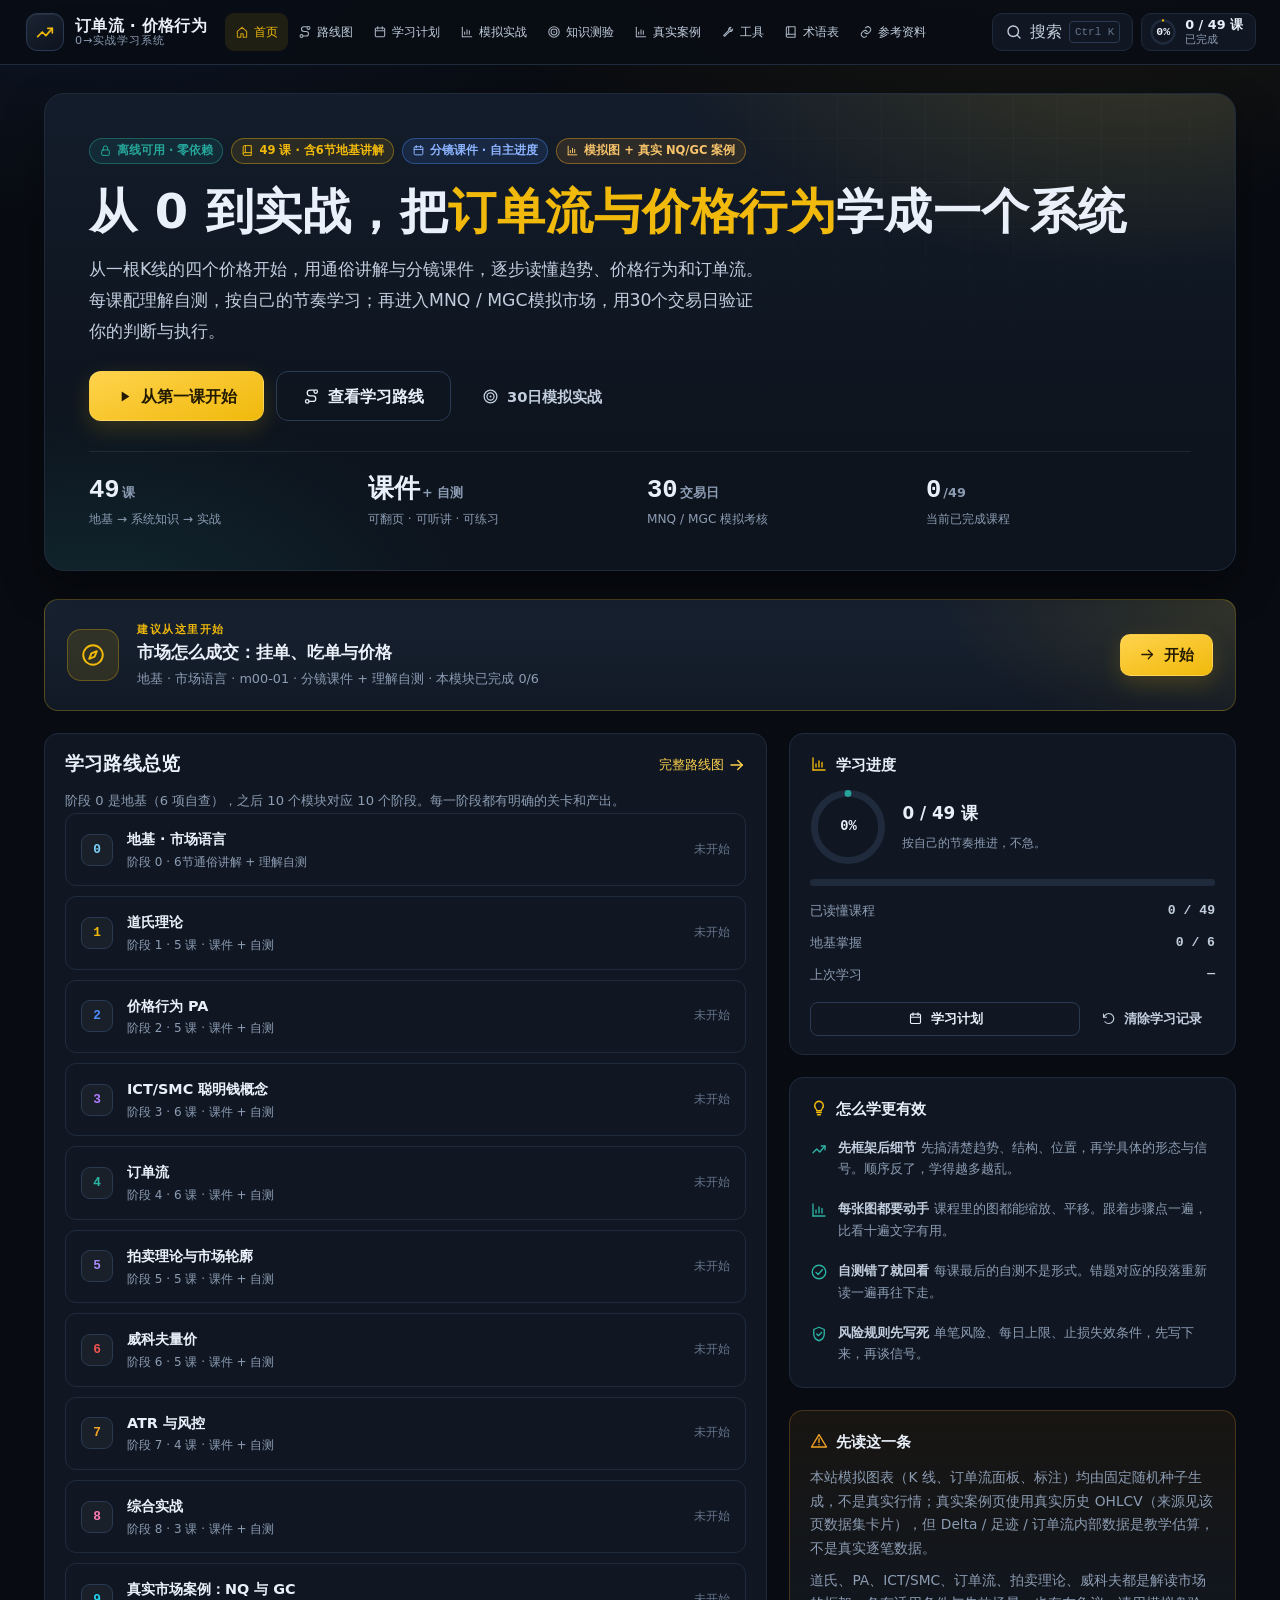
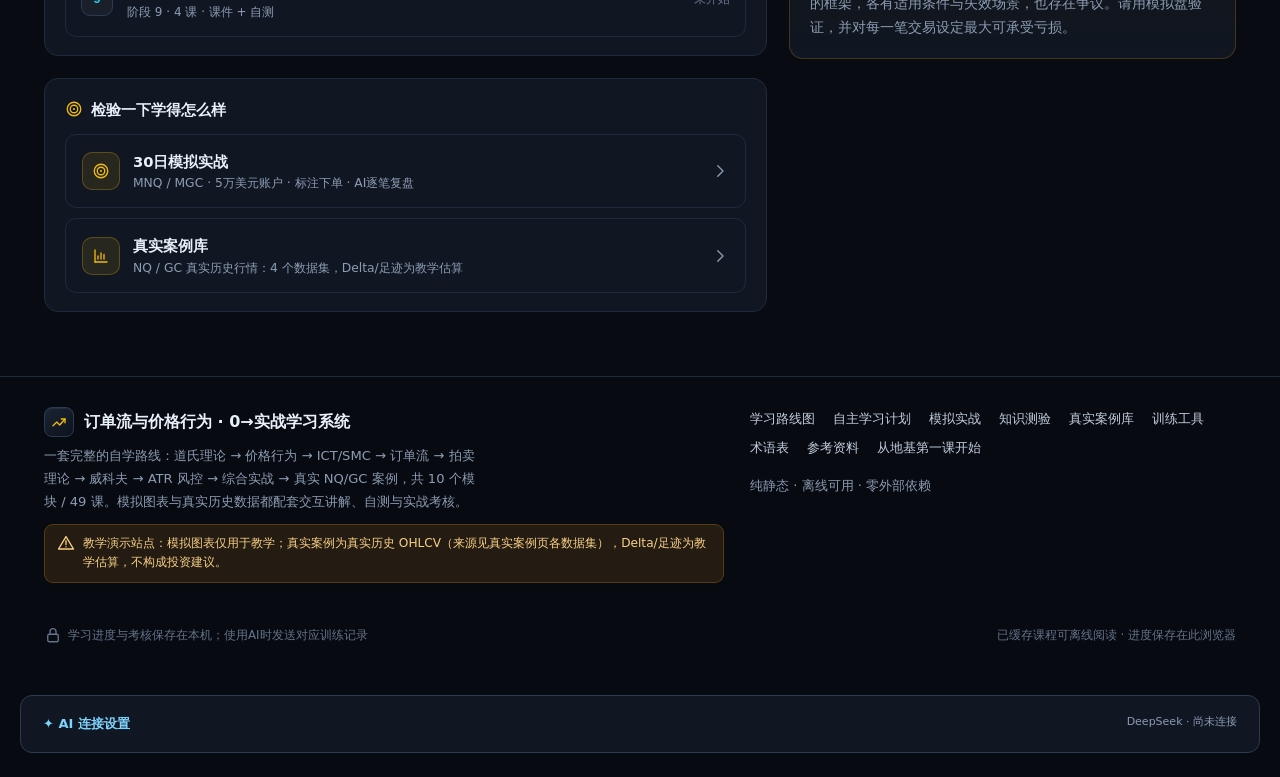
==== commit cccdbd0b: "deploy: publish final order-flow learning and simulation release" ====
--- a/index.html
+++ b/index.html
@@ -3,7 +3,7 @@
 <head>
   <meta charset="UTF-8">
   <meta name="viewport" content="width=device-width, initial-scale=1.0, viewport-fit=cover">
-  <meta name="description" content="离线学习网站：道氏理论、价格行为 PA、ICT/SMC、订单流、拍卖理论、威科夫、ATR 风控、综合实战与真实 NQ/GC 案例，配可交互 K 线、标注讲解与实战考核。">
+  <meta name="description" content="49课订单流学习：地基通俗讲解、分镜课件、自主学习计划，MNQ/MGC 30日模拟交易考核、知识点标注与AI逐笔复盘。">
   <meta name="color-scheme" content="dark">
   <meta name="theme-color" content="#080b11">
   <meta name="apple-mobile-web-app-capable" content="yes">
@@ -15,6 +15,7 @@
   <link rel="apple-touch-icon" href="assets/icons/apple-touch-icon.png">
   <link rel="stylesheet" href="assets/css/main.css">
   <link rel="stylesheet" href="assets/css/pages.css">
+  <link rel="stylesheet" href="assets/css/lab.css">
   <script>
   /* 部署自检兜底：如果部署包不完整/路径多套了一层，页面会卡在“正在加载”；6 秒后显示具体原因与自检入口。 */
   (function () {
@@ -102,6 +103,7 @@
   <script src="assets/js/core/namespace.js"></script>
   <script src="assets/js/core/inline.js"></script>
   <script src="assets/js/core/store.js"></script>
+  <script src="assets/js/core/ai.js"></script>
   <!-- 数据层（Lead 维护） -->
   <script src="assets/js/data/generator.js"></script>
   <script src="assets/js/data/registry.js"></script>
@@ -118,24 +120,30 @@
   <script src="assets/js/content/m08-auction.js"></script>
   <script src="assets/js/content/m09-real-cases.js"></script>
   <script src="assets/js/content/exam-bank.js"></script>
+  <script src="assets/js/content/m00-foundation.js"></script>
   <!-- 图表引擎（chart-engineer 维护） -->
   <script src="assets/js/chart/indicators.js"></script>
   <script src="assets/js/chart/overlays.js"></script>
   <script src="assets/js/chart/panels.js"></script>
   <script src="assets/js/chart/engine.js"></script>
   <script src="assets/js/chart/chart.js"></script>
+  <script src="assets/js/chart/workbench.js"></script>
+  <script src="assets/js/sim/market.js"></script>
+  <script src="assets/js/sim/account.js"></script>
   <!-- 应用层（site-engineer 维护；app.js 必须最后） -->
   <script src="assets/js/app/errors.js"></script>
   <script src="assets/js/app/catalog.js"></script>
   <script src="assets/js/app/ui.js"></script>
   <script src="assets/js/app/router.js"></script>
   <script src="assets/js/app/search.js"></script>
+  <script src="assets/js/app/course-player.js"></script>
   <script src="assets/js/app/pages/home.js"></script>
   <script src="assets/js/app/pages/roadmap.js"></script>
   <script src="assets/js/app/pages/plan.js"></script>
   <script src="assets/js/app/pages/module.js"></script>
   <script src="assets/js/app/pages/lesson.js"></script>
   <script src="assets/js/app/pages/exam.js"></script>
+  <script src="assets/js/app/pages/simulation.js"></script>
   <script src="assets/js/app/pages/real.js"></script>
   <script src="assets/js/app/pages/tools.js"></script>
   <script src="assets/js/app/pages/glossary.js"></script>
--- a/assets/css/pages.css
+++ b/assets/css/pages.css
@@ -1378,7 +1378,7 @@
 }
 
 /* ==========================================================================
-   V2 · 移动端底部快捷栏 + PWA 安装按钮
+   移动端底部快捷栏
    ========================================================================== */
 .bottom-nav { display: none; }
 
@@ -1438,38 +1438,6 @@
   .toast-root { bottom: calc(76px + env(safe-area-inset-bottom)); }
 }
 
-.pwa-install-btn {
-  position: fixed;
-  right: 16px;
-  bottom: calc(20px + env(safe-area-inset-bottom));
-  z-index: 80;
-  display: inline-flex;
-  align-items: center;
-  gap: 8px;
-  min-height: 44px;
-  padding: 9px 14px;
-  border-radius: 12px;
-  border: 1px solid rgba(255, 255, 255, 0.16);
-  background: linear-gradient(160deg, var(--brand-2), var(--brand));
-  color: var(--brand-ink);
-  font-weight: 700;
-  font-size: 0.82rem;
-  box-shadow: 0 10px 26px rgba(0, 0, 0, 0.4);
-  cursor: pointer;
-}
-.pwa-install-icon .icon { width: 17px; height: 17px; }
-.pwa-install-close {
-  margin-left: 2px;
-  padding: 0 3px;
-  font-size: 1.05rem;
-  line-height: 1;
-  opacity: 0.65;
-  cursor: pointer;
-}
-@media (max-width: 900px) {
-  .pwa-install-btn { bottom: calc(76px + env(safe-area-inset-bottom)); }
-}
-
 /* ==========================================================================
    V2 · 首页：实战考核 / 真实案例快捷入口
    ========================================================================== */
--- a/assets/css/lab.css
+++ b/assets/css/lab.css
@@ -0,0 +1,98 @@
+/* Learning slides and execution lab — dark, precise and deliberately readable. */
+.header-inner{max-width:1440px;gap:16px}.main-nav{gap:0}.nav-link{font-size:12px;padding:9px 10px;gap:5px}.nav-link .icon{width:14px;height:14px}
+@media(min-width:901px) and (max-width:1240px){.main-nav [data-nav-route="/references"],.main-nav [data-nav-route="/glossary"]{display:none}}
+.foundation-learn{display:block;color:var(--info);font-size:12px;margin-top:10px;font-weight:600}
+.course-player{margin:28px 0 18px;border:1px solid #28364a;border-radius:16px;overflow:hidden;background:#0d141e;box-shadow:0 20px 60px #0003;outline:none}
+.course-player-head{display:flex;justify-content:space-between;gap:12px;padding:15px 24px;border-bottom:1px solid var(--line);font-size:12px;color:var(--muted)}
+.course-player-head>span:first-child{color:#7dd3fc;font-weight:600}
+.course-stage{display:grid;grid-template-columns:1.4fr .7fr;align-items:center;min-height:400px;padding:44px 36px;gap:28px;background:radial-gradient(ellipse at 100% 0,#18345555,transparent 65%)}
+.course-slide-tag{font-size:11px;color:#7dd3fc;letter-spacing:2px;margin-bottom:20px}
+.course-slide-copy h2{font-size:clamp(22px,2.3vw,34px);line-height:1.45;font-weight:650;margin:0 0 24px;letter-spacing:-.6px}
+.course-slide-copy p{font-size:17px;line-height:1.95;color:#c2cede;margin:0;white-space:pre-line}
+.course-slide-copy ul{margin:18px 0 0;padding-left:20px;color:#c2cede;font-size:15px;line-height:1.9}
+.course-slide-copy li+li{margin-top:12px}
+.course-slide-visual{min-width:0;text-align:center}
+.course-key-number{font:300 clamp(80px,9vw,150px)/1 var(--font-mono);color:#233b56;letter-spacing:-12px}
+.course-visual-label{display:block;color:#6f859d;letter-spacing:3px;font-size:11px;margin-top:15px}
+.course-stage.has-chart{display:flex;flex-direction:column;align-items:stretch;padding:26px;gap:20px}
+.course-stage.has-chart .course-slide-copy h2{font-size:23px;margin-bottom:12px}
+.course-stage.has-chart .course-slide-copy p{font-size:15px}
+.course-stage.has-chart .course-slide-tag{margin-bottom:10px}
+.course-candle{width:100%;min-width:180px;max-height:280px}
+.course-progress{height:3px;background:#1e2b3b}.course-progress span{display:block;height:100%;background:#7dd3fc;transition:width .2s}
+.course-player-controls{display:flex;align-items:center;gap:8px;padding:16px 22px;flex-wrap:wrap}
+.course-player-controls [data-slide-count]{font:12px var(--font-mono);color:var(--muted);margin:0 auto 0 8px}
+.course-voice{display:flex;gap:6px;align-items:center;font-size:12px;color:var(--muted)}
+.course-voice-rate{display:flex;align-items:center;gap:7px;font-size:12px;color:var(--muted)}
+.course-voice-rate select{min-height:34px;padding:5px 8px;border:1px solid #2a374a;border-radius:5px;background:#0a111b;color:#c2cede;font:11px var(--font-mono);color-scheme:dark}
+.course-voice-rate select:focus-visible{outline:2px solid #7dd3fc;outline-offset:2px}
+.course-voice-rate select:disabled{opacity:.5}
+.course-player-note{padding:0 24px 14px;margin:0;color:#70829a;font-size:11px;line-height:1.7}
+.course-reading-toggle{display:flex;align-items:center;gap:14px;flex-wrap:wrap;margin:20px 0 28px}
+.course-reading-toggle>span{font-size:12px;color:var(--muted)}
+.course-player:fullscreen{overflow-y:auto;display:flex;flex-direction:column;border:0;border-radius:0}
+.course-player:fullscreen .course-stage{flex:1;padding:6vh 8vw}.course-player:fullscreen .course-stage.has-chart{padding:30px 6vw}
+.mastery-summary{display:grid;grid-template-columns:repeat(3,1fr);border:1px solid var(--line);border-radius:14px;margin-bottom:24px;background:#0e151f}
+.mastery-summary>div{padding:24px;border-right:1px solid var(--line)}.mastery-summary>div:last-child{border:0}
+.mastery-summary b{display:block;font:600 26px var(--font-mono);margin-bottom:8px;color:var(--brand)}.mastery-summary span{font-size:12px;color:var(--muted)}
+.mastery-next{display:flex;align-items:center;gap:25px;justify-content:space-between;padding:26px 30px;border:1px solid #3a3c2c;background:linear-gradient(115deg,#24211366,#101722);border-radius:14px;margin:24px 0}
+.mastery-next h2{font-size:22px;margin:8px 0}.mastery-next p{font-size:13px;color:var(--muted);line-height:1.8;margin:0;max-width:750px}.mastery-next .btn{flex-shrink:0}
+.mastery-steps{display:flex;justify-content:space-between;gap:12px;font-size:12px;color:#7dd3fc;margin:28px 0}
+.mastery-module{margin:20px 0}.mastery-lesson{display:flex;align-items:center;gap:16px;padding:19px 2px;border-top:1px solid var(--line);color:var(--text)}
+.mastery-lesson:hover{background:#18233655}.mastery-lesson>span:nth-child(2){flex:1;min-width:0}.mastery-lesson b{font-size:14px;font-weight:500}.mastery-lesson small{display:block;font-size:12px;color:var(--muted);line-height:1.7;margin-top:5px}.mastery-check{color:var(--dim);font-size:22px}.mastery-check.is-done{color:var(--bull)}.mastery-quiz{font-size:11px;color:var(--muted);white-space:nowrap}
+.ai-settings{max-width:1240px;margin:24px auto;border:1px solid #2b3a4f;border-radius:12px;background:#101722;text-align:left}
+.ai-settings summary{cursor:pointer;padding:17px 22px;display:flex;justify-content:space-between;gap:18px;color:#c2cede;font-size:13px;list-style:none}
+.ai-settings summary>span:first-child{color:#7dd3fc;font-weight:600}.ai-settings summary>span:last-child{font-size:11px;color:var(--muted)}
+.ai-settings-form{padding:0 22px 22px}.ai-settings-form>p{font-size:12px;color:var(--muted);line-height:1.9}
+.ai-fields{display:grid;grid-template-columns:1.3fr 1fr 1fr;gap:14px}.ai-fields label{display:flex;flex-direction:column;gap:7px;font-size:12px;color:var(--muted)}
+.ai-fields input,.sim-field input,.sim-field select,.sim-draw-palette select,.sim-replay select{width:100%;min-width:0;padding:11px 12px;border:1px solid #2a374a;background:#0a111b;color:var(--text);font:13px var(--font-sans);border-radius:7px;outline:none;color-scheme:dark}
+.ai-fields input:focus,.sim-field input:focus,.sim-field select:focus{border-color:#6d98bf;box-shadow:0 0 0 2px #7dd3fc15}
+[data-ai-message]{font-size:12px;color:#7dd3fc;align-self:center}
+.simulation-page{max-width:1560px;width:100%;margin:0 auto}.layout:has(.simulation-page){max-width:1640px}
+.sim-eyebrow{font-size:10px;font-weight:600;letter-spacing:1.7px;color:#8396ac;display:flex;align-items:center;gap:9px}
+.sim-dot{display:inline-block;width:6px;height:6px;border-radius:50%;background:#66d6c0;box-shadow:0 0 12px #66d6c050}
+.sim-intro{display:grid;grid-template-columns:1.2fr 1fr;gap:70px;align-items:center;padding:50px 0 42px}
+.sim-intro h1{font-size:clamp(32px,3.7vw,54px);font-weight:620;letter-spacing:-2px;line-height:1.35;margin:26px 0}.sim-intro h1 em{font-style:normal;color:#f0c758}
+.sim-intro>div>p{font-size:15px;line-height:1.95;color:#93a4bb;max-width:530px}.sim-intro-rules{display:flex;gap:32px;margin:38px 0}.sim-intro-rules b{display:block;font:500 25px var(--font-mono);letter-spacing:-1px}.sim-intro-rules span{font-size:11px;color:var(--muted);display:block;margin-top:9px}.sim-intro-rules>div:nth-child(2) b{color:#ee7e82}.sim-intro-rules>div:nth-child(3) b{color:#62d0b5}.sim-intro-note{font-size:11px;color:#7f91a6;letter-spacing:.5px;border-top:1px solid var(--line);padding-top:22px}
+.sim-setup-card{padding:30px;background:linear-gradient(145deg,#192331,#0e1620);border:1px solid #304056;border-radius:16px;box-shadow:0 25px 65px #0003}
+.sim-setup-card h2{font-size:21px;font-weight:550;margin:13px 0 23px}.sim-setup-card>.btn{width:100%;margin-top:10px}.sim-setup-card>p{line-height:1.8}
+.sim-contracts{display:grid;grid-template-columns:1fr 1fr;gap:12px;margin-bottom:22px}.sim-contracts label{cursor:pointer}.sim-contracts input{position:absolute;opacity:0;width:1px;height:1px}.sim-contracts label>span{display:flex;flex-direction:column;padding:18px;border:1px solid #2b3a50;border-radius:9px;background:#0a121e}.sim-contracts input:checked+span{background:#2b291b;border-color:#c2a24c;box-shadow:inset 0 0 0 1px #f0b90b15}.sim-contracts input:focus-visible+span{outline:2px solid #7dd3fc;outline-offset:2px}.sim-contracts b{font:600 23px var(--font-mono);margin-bottom:6px}.sim-contracts small{font-size:12px;color:#aebbc9}.sim-contracts em{font-size:10px;font-style:normal;color:var(--muted);margin-top:10px}
+.sim-field{display:flex;flex-direction:column;gap:8px;font-size:11px;color:var(--muted);margin-bottom:15px}.sim-field input[type=date]{font-family:var(--font-mono)}
+.sim-features{display:grid;grid-template-columns:repeat(3,1fr);gap:30px;padding:28px 0 40px;border-top:1px solid var(--line)}.sim-features b{font-size:13px;color:#b7c7d8;font-weight:500}.sim-features p{font-size:12px;line-height:1.9;color:var(--muted);margin-top:12px}
+.sim-archives-head{display:flex;justify-content:space-between;align-items:center;gap:12px;flex-wrap:wrap}.sim-archives-head h2{margin:0}.sim-archive-row{display:flex;align-items:center;justify-content:space-between;gap:14px;padding:12px 0;border-top:1px solid var(--line);font-size:12px;color:var(--muted)}.sim-archive-actions{display:flex;align-items:center;gap:6px;flex-wrap:wrap}
+.sim-head{display:flex;justify-content:space-between;align-items:center;gap:20px;margin:8px 0 22px}.sim-head h1{margin:10px 0 0;font:600 28px var(--font-mono);display:flex;align-items:center;gap:12px}.sim-head h1>span{font:400 15px var(--font-sans);color:var(--muted)}.sim-source{font:400 10px var(--font-sans);padding:5px 8px;background:#142c2a;color:#76c9b8;border:1px solid #26453c;border-radius:4px;letter-spacing:0}
+.sim-metrics{display:grid;grid-template-columns:repeat(6,minmax(0,1fr));border:1px solid var(--line);border-radius:10px;background:#0d141f;margin-bottom:15px}.sim-metrics>div{padding:17px 18px;border-right:1px solid var(--line);min-width:0}.sim-metrics>div:last-child{border:0}.sim-metrics span{display:block;font-size:10px;color:#8b9bb0;margin-bottom:9px}.sim-metrics b{font:500 18px var(--font-mono);white-space:nowrap;letter-spacing:-.6px}.sim-metrics>div:nth-child(2) b{font-size:12px;letter-spacing:-.5px}.sim-metrics>div:first-child b{color:#e9ddad}.sim-metrics>div:nth-child(3) b{color:#ef9190}
+.sim-market-bar{display:flex;align-items:center;gap:18px;font-size:10px;color:var(--muted);padding:3px 3px 14px;flex-wrap:wrap}.sim-market-state{color:#6bd1b8}.sim-market-state.is-ended{color:#f0c15e}.sim-synthetic{margin-left:auto;font-size:10px;color:#78879b}
+.sim-workspace{display:grid;grid-template-columns:minmax(0,1fr) 268px;gap:14px;align-items:start}.sim-chart-panel{position:relative;background:#0a1019;border:1px solid var(--line);border-radius:9px;min-width:0;overflow:hidden}.sim-chart-toolbar{min-height:45px;display:flex;align-items:center;justify-content:space-between;gap:12px;padding:4px 10px;border-bottom:1px solid #1d293b}.sim-timeframes{display:flex;align-items:center;gap:2px}.sim-timeframes button{padding:7px 10px;font-size:11px;color:#96a5b8;border:0;background:none;border-radius:4px;cursor:pointer;white-space:nowrap}.sim-timeframes button[aria-pressed=true]{background:#20364a;color:#91d8fa}.sim-chart-toolbar .btn{font-size:10px;min-height:30px;padding:4px 8px}
+.sim-indicators{display:flex;gap:13px;flex-wrap:wrap;padding:10px 13px;border-bottom:1px solid #1c2635;font-size:10px;color:#8f9fb4}.sim-indicators label{display:flex;align-items:center;gap:4px;cursor:pointer}.sim-indicators input{width:11px;height:11px;margin:0;accent-color:#7dd3fc}.sim-indicators label:has(input:checked){color:#9ed8ec}
+.sim-chart-body{position:relative;display:grid;grid-template-columns:48px minmax(0,1fr)}.sim-chart-canvas{min-width:0;overflow:hidden}.sim-chart-canvas .lq-chart{border:0!important;border-radius:0!important}
+.lq-chart-resize-handle:hover span,.lq-chart-resize-handle:focus-visible span{background:#9fdaf0!important;height:4px!important}.lq-chart-resize-handle:focus-visible{outline:2px solid #7dd3fc;outline-offset:-2px}
+.sim-draw-tools{border-right:1px solid #1d293b;display:flex;flex-direction:column;padding:4px;gap:1px;background:#0e1620}.sim-draw-tools button{background:none;border:1px solid transparent;color:#8498ac;border-radius:5px;cursor:pointer;font:21px/1.1 var(--font-sans);padding:6px 0;min-height:48px}.sim-draw-tools small{display:block;font-size:8px;margin-top:4px;letter-spacing:.3px}.sim-draw-tools button:hover,.sim-draw-tools button.is-selected{color:#92d7f4;background:#1c2e3f;border-color:#2c465f}
+.sim-draw-palette{display:flex;align-items:center;gap:14px;padding:9px 13px;border-top:1px solid var(--line);min-height:58px}.sim-draw-palette label{font-size:9px;color:var(--muted);display:flex;align-items:center;gap:9px;white-space:nowrap}.sim-draw-palette select{padding:7px;width:165px;font-size:11px}.sim-draw-palette p{font-size:10px;color:#8295ac;line-height:1.7;margin:0}
+.sim-selection{display:flex;align-items:center;gap:12px;min-height:40px;padding:5px 12px;background:#152231;border-top:1px solid #27384d;font-size:11px;color:#c5d5e5}.sim-selection>span{flex:1}.sim-selection small{color:#8295a9;font-size:9px}.sim-context-menu{position:absolute;z-index:12;width:214px;padding:6px;background:#111b28;border:1px solid #354960;border-radius:7px;box-shadow:0 12px 32px #0009}.sim-context-menu[hidden]{display:none}.sim-context-price{padding:7px 9px 9px;color:#d6e5f2;font:12px var(--font-mono);border-bottom:1px solid #26374a;margin-bottom:4px}.sim-context-price small{display:block;margin-top:4px;color:#8498ac;font:9px var(--font-sans)}.sim-context-menu button{width:100%;display:block;text-align:left;border:0;background:transparent;color:#bacbdc;padding:9px 8px;border-radius:4px;font:11px var(--font-sans);cursor:pointer}.sim-context-menu button:hover,.sim-context-menu button:focus-visible{background:#20364a;color:#b6e3f7;outline:0}
+.sim-replay{display:flex;align-items:center;gap:7px;padding:11px 12px;background:#111a26;border-top:1px solid var(--line);flex-wrap:wrap}.sim-replay label{display:flex;align-items:center;gap:6px;font-size:10px;color:var(--muted);margin:0 4px}.sim-replay select{padding:6px;width:80px;font-size:10px}.sim-replay>.btn{font-size:10px;min-height:32px;padding:6px 10px}.sim-replay>span{font:10px var(--font-mono);color:var(--muted);margin-left:auto}
+.sim-ticket{padding:18px;background:#101923;border:1px solid #293548;border-radius:9px;min-width:0}.sim-ticket-title{display:flex;justify-content:space-between;align-items:center}.sim-ticket-title h2{font-size:14px;font-weight:500;margin:0}.sim-ticket-title>span{font:9px var(--font-mono);color:var(--muted)}.sim-last-price{border-top:1px solid var(--line);border-bottom:1px solid var(--line);padding:16px 0;margin:15px 0 18px}.sim-last-price span{font-size:10px;color:var(--muted);display:block}.sim-last-price b{font:500 29px var(--font-mono);color:#e1e9f3;display:block;margin-top:8px;letter-spacing:-1px}.sim-ticket .sim-field{font-size:10px;gap:6px;margin-bottom:14px}.sim-ticket select,.sim-ticket input{font-size:11px;padding:9px}.sim-order-fields{display:grid;grid-template-columns:1fr 1fr;gap:10px}.sim-risk-preview{font:10px/1.7 var(--font-sans);color:#afbbca;background:#192433;border:1px solid #28364a;padding:9px;border-radius:5px}.sim-order-buttons{display:grid;grid-template-columns:1fr 1fr;gap:8px;margin-top:13px}.sim-order-buttons button{font:600 11px var(--font-sans);padding:12px 2px;border:1px solid #258976;background:#146b5b;color:#d6f7ed;border-radius:6px;cursor:pointer}.sim-order-buttons button+button{background:#8b343f;border-color:#b45460;color:#fff1f3}.sim-order-buttons button:disabled{opacity:.35;cursor:not-allowed}.sim-cost-note{font-size:9px;line-height:1.85;color:#74879d;margin:12px 0}.sim-position{display:flex;flex-direction:column;gap:9px;padding:16px 0;border-top:1px solid var(--line);font-size:11px}.sim-position b{font-size:12px}.sim-position small{font-size:10px;color:var(--muted);line-height:1.8}.sim-position>span{color:#b1c2d6}.sim-ticket-foot{display:flex;flex-direction:column;gap:10px;border-top:1px solid var(--line);padding:14px 0;margin-bottom:5px}.sim-ticket-foot>span{display:flex;justify-content:space-between;font-size:10px;color:var(--muted)}.sim-ticket-foot b{font:11px var(--font-mono);color:#b6c7d9}.sim-ticket>[data-sim-finish]{width:100%;font-size:10px}
+.sim-journal{border:1px solid var(--line);border-radius:10px;background:#0d151f;padding:22px;margin:18px 0}.sim-journal-head{display:flex;justify-content:space-between;align-items:center;gap:15px}.sim-journal-head h2{font-size:17px;font-weight:500;margin:8px 0 0}.sim-journal-head .btn{font-size:11px}.sim-journal-stats{display:flex;gap:30px;flex-wrap:wrap;padding:20px 0;border-bottom:1px solid var(--line)}.sim-journal-stats>span{font-size:10px;color:var(--muted);display:flex;flex-direction:column;gap:8px}.sim-journal-stats b{font:14px var(--font-mono);color:#b7c8da}.sim-empty{padding:34px 10px;text-align:center}.sim-empty>span{display:block;font:40px/1 var(--font-sans);color:#3d617c;margin-bottom:14px}.sim-empty>b{font-size:13px;font-weight:500;color:#a3b5c9}.sim-empty>p{font-size:11px;color:#6e839b;margin-top:10px}.sim-journal table{font-size:11px;white-space:nowrap}.sim-journal td{font:10px/1.9 var(--font-mono)}.sim-positive{color:#66d6b6!important}.sim-negative{color:#ef8b91!important}.sim-trade-link{background:none;border:0;color:#7dd3fc;font:11px var(--font-mono);cursor:pointer;padding:0}.sim-trade-link:hover{text-decoration:underline}
+.sim-annotations summary{cursor:pointer;font-size:13px;color:#bacbdd}.sim-annotations summary>span{font-size:11px;color:var(--muted);margin-left:10px}.sim-annotation-row{display:flex;justify-content:space-between;align-items:center;gap:18px;padding:15px 0;border-bottom:1px solid var(--line)}.sim-annotation-row b{font-size:12px;display:block;color:#bed4e9}.sim-annotation-row span{display:block;font-size:11px;color:var(--muted);margin-top:6px;line-height:1.8}.sim-annotation-row small{font-size:10px;display:block;margin-top:7px;color:#748da7}.sim-annotation-row small a{color:#8bcbef}.sim-days{display:flex;gap:10px;flex-wrap:wrap;margin:18px 0}.sim-days button{display:flex;flex-direction:column;gap:8px;border:1px solid #2b3b50;background:#111d2c;border-radius:6px;padding:12px;color:#9cb1c9;cursor:pointer;font-size:10px}.sim-days b{font:12px var(--font-mono);color:#c5d4e5}
+.sim-report{display:grid;grid-template-columns:145px minmax(0,1fr);gap:28px;margin-top:22px;padding:24px;background:#122028;border:1px solid #2b4a4a;border-radius:9px}.sim-report-score{display:flex;flex-direction:column;align-items:center;justify-content:center;gap:15px}.sim-report-score>b{font:500 56px var(--font-mono);color:#81d5c0}.sim-report-score small{font-size:13px;color:#789395;margin-left:2px}.sim-report-score>span{font-size:10px;color:#8ca9a9}.sim-report h3{margin:0 0 14px;font-size:16px;font-weight:500}.sim-report p{font-size:12px;line-height:1.9;color:#aec2ca;white-space:pre-line}.sim-report-dimensions{display:flex;gap:28px;flex-wrap:wrap;margin:18px 0}.sim-report-dimensions>span{display:flex;flex-direction:column;gap:7px;font-size:10px;color:#88a5b0}.sim-report-dimensions b{font:12px var(--font-mono);color:#cce7ed}.sim-review-link{display:block;border-top:1px solid #29404a;padding:13px 0;font-size:12px;color:#98cfe1}.sim-review-link b{display:block;font-weight:500;margin-bottom:7px}.sim-review-link span{font-size:11px;color:#9eb5c5;line-height:1.8}.sim-trade-reviews>div{border-bottom:1px solid var(--line);padding:16px 0}.sim-trade-reviews b{font-size:12px;color:#94cde3}.sim-trade-reviews p{font-size:12px;line-height:1.9;color:var(--muted)}[data-sim-review-status],[data-sim-setup-status]{font-size:12px;color:#e0c679;line-height:1.8;margin-top:10px}
+.sim-chart-panel:fullscreen{display:flex;flex-direction:column;background:#0a1019;border:0;border-radius:0}.sim-chart-panel:fullscreen .sim-chart-body{flex:1;min-height:560px}.sim-chart-panel:fullscreen .sim-draw-tools{justify-content:space-around}
+.sim-toolbar-actions{display:flex;align-items:center;justify-content:flex-end;gap:7px;flex-wrap:wrap;min-width:0}.sim-session-jumps{display:flex;align-items:center;gap:3px;font-size:10px;color:var(--muted)}.sim-session-jumps button{min-height:28px;padding:4px 8px;border:1px solid #2a394b;background:#101a27;color:#aebed0;font:10px var(--font-sans);cursor:pointer}.sim-session-jumps button:hover,.sim-session-jumps button:focus-visible{border-color:#65bba5;color:#d6f7ed}.sim-forming{font:10px var(--font-mono);color:#f0c758}.sim-model-help{display:block;font-size:10px;line-height:1.7;color:#8395aa;margin-top:2px}.sim-journal table{min-width:900px}
+.sim-model-guide{margin:-7px 0 13px;font-size:10px;color:#99aabc}.sim-model-guide summary{width:max-content;max-width:100%;cursor:pointer;color:#85b9ce;padding:4px 0}.sim-model-guide dl{display:grid;grid-template-columns:minmax(98px,.34fr) minmax(0,1fr);gap:6px 10px;margin:9px 0}.sim-model-guide dt{color:#d3dce7}.sim-model-guide dd{margin:0;line-height:1.65;color:#8799ad}.sim-model-guide p{font-size:10px;line-height:1.75;color:#73869c;margin:8px 0}
+.sim-draw-actions{display:flex;align-items:center;gap:10px;min-width:0}.sim-draw-actions p{min-width:0}.sim-draw-actions button{flex:0 0 auto;white-space:nowrap}
+.sim-generation-overlay{position:fixed;inset:0;z-index:10000;display:grid;place-items:center;padding:18px;box-sizing:border-box;background:rgba(3,7,12,.82);backdrop-filter:blur(5px)}.sim-generation-dialog{width:min(440px,100%);padding:28px;background:#101923;border:1px solid #34465b;box-shadow:0 20px 70px #0009;color:#dce6ef;text-align:center}.sim-generation-spinner{display:block;width:38px;height:38px;margin:2px auto 18px;border:3px solid #2d4252;border-top-color:#63c9b1;border-right-color:#f0c758;border-radius:50%;animation:sim-generation-spin .8s linear infinite}.sim-generation-dialog h2{font-size:18px;font-weight:550;margin:0 0 10px}.sim-generation-dialog p{font-size:12px;line-height:1.8;color:#c2d0df;margin:0 0 8px}.sim-generation-dialog small{display:block;font-size:10px;line-height:1.8;color:#8498ac;margin:0 auto 20px}.sim-generation-dialog button{min-width:112px}.sim-generating{overflow:hidden}@keyframes sim-generation-spin{to{transform:rotate(360deg)}}@media(prefers-reduced-motion:reduce){.sim-generation-spinner{animation-duration:2.5s}}
+.sim-workspace:fullscreen,.sim-fullscreen-mode .sim-workspace{display:grid;grid-template-columns:minmax(0,1fr) minmax(280px,340px);grid-template-rows:minmax(0,1fr);gap:12px;width:100vw;height:100vh;max-width:none;margin:0;padding:10px;box-sizing:border-box;overflow:hidden;background:#080e16;border:0;border-radius:0}
+.sim-workspace:fullscreen .sim-chart-panel,.sim-fullscreen-mode .sim-chart-panel{display:flex;flex-direction:column;min-height:0;height:100%;overflow:hidden}
+.sim-workspace:fullscreen .sim-chart-toolbar,.sim-workspace:fullscreen .sim-indicators,.sim-workspace:fullscreen .sim-draw-palette,.sim-workspace:fullscreen .sim-selection,.sim-workspace:fullscreen .sim-replay,.sim-fullscreen-mode .sim-chart-toolbar,.sim-fullscreen-mode .sim-indicators,.sim-fullscreen-mode .sim-draw-palette,.sim-fullscreen-mode .sim-selection,.sim-fullscreen-mode .sim-replay{flex:0 0 auto}
+.sim-workspace:fullscreen .sim-chart-body,.sim-fullscreen-mode .sim-chart-body{flex:1 1 0;min-height:0;grid-template-rows:minmax(0,1fr);align-items:stretch}
+.sim-workspace:fullscreen .sim-chart-canvas,.sim-fullscreen-mode .sim-chart-canvas{height:100%;min-height:0;overflow:hidden}
+.sim-workspace:fullscreen [data-sim-chart],.sim-fullscreen-mode [data-sim-chart]{height:100%;min-height:0}
+.sim-workspace:fullscreen .sim-chart-canvas .lq-chart,.sim-fullscreen-mode .sim-chart-canvas .lq-chart{height:100%!important;min-height:0}
+.sim-workspace:fullscreen .sim-ticket,.sim-fullscreen-mode .sim-ticket{display:block;min-height:0;height:100%;max-height:100%;overflow-y:auto;overscroll-behavior:contain}
+.sim-workspace:fullscreen .sim-context-menu,.sim-fullscreen-mode .sim-context-menu{z-index:20}
+@media(max-width:800px){.sim-workspace:fullscreen,.sim-fullscreen-mode .sim-workspace{grid-template-columns:minmax(0,1fr);grid-template-rows:minmax(0,1fr) minmax(0,38vh);gap:8px;padding:8px}.sim-workspace:fullscreen .sim-chart-panel,.sim-fullscreen-mode .sim-chart-panel{grid-row:1}.sim-workspace:fullscreen .sim-ticket,.sim-fullscreen-mode .sim-ticket{grid-row:2;height:auto;max-height:38vh}}
+.sim-history-select{font-size:10px;padding:5px 7px;background:#111d2c;color:#94b5cd;border:1px solid #26384e;border-radius:4px;max-width:125px;color-scheme:dark}
+.sim-assessment-link{display:flex;align-items:center;justify-content:space-between;gap:20px;padding:22px 26px;border:1px solid #3d4a39;border-radius:12px;background:linear-gradient(110deg,#242515,#101c27);margin:0 0 24px;color:#d3e0ed}.sim-assessment-link b{display:block;font-size:16px;margin-bottom:7px}.sim-assessment-link small{font-size:12px;color:#9baebc}
+@media(min-width:1440px){.sim-chart-canvas .lq-chart{min-height:600px}.sim-ticket{padding:21px}.simulation-page .sim-workspace{grid-template-columns:minmax(0,1fr) 280px}}
+@media(max-width:1100px){.sim-metrics{grid-template-columns:repeat(3,1fr)}.sim-metrics>div{padding:14px 16px}.sim-metrics>div:nth-child(3){border-right:0}.sim-metrics>div:nth-child(-n+3){border-bottom:1px solid var(--line)}.sim-intro{gap:30px}.sim-intro-rules{gap:22px}.sim-intro-rules b{font-size:22px}.sim-workspace{grid-template-columns:minmax(0,1fr) 240px}.sim-draw-palette{align-items:start;flex-direction:column;gap:8px}.sim-chart-toolbar{flex-wrap:wrap;gap:3px}.sim-indicators{gap:10px}.sim-synthetic{margin-left:0}.sim-ticket{padding:14px}.sim-toolbar-actions{justify-content:flex-start}}
+@media(max-width:800px){.sim-intro{grid-template-columns:1fr;padding-top:25px;gap:30px}.sim-intro h1{font-size:42px}.sim-setup-card{padding:24px}.sim-features{gap:20px}.sim-workspace{grid-template-columns:1fr}.sim-ticket{display:block;padding:20px}.sim-ticket .sim-field{font-size:12px}.sim-ticket select,.sim-ticket input{font-size:13px;padding:11px}.sim-ticket .sim-cost-note{font-size:11px}.sim-last-price{padding:10px 0;margin:12px 0}.sim-order-buttons button{padding:14px;font-size:13px}.sim-field{margin-bottom:14px}.sim-journal-head{align-items:start;flex-direction:column}.sim-metrics b{font-size:17px}.sim-report{grid-template-columns:1fr}.sim-report-score{flex-direction:row}.sim-market-bar{gap:10px}.course-stage{grid-template-columns:1fr;padding:28px;min-height:390px}.course-slide-visual:has(.course-key-number){display:none}.course-slide-copy p{font-size:16px}.course-slide-copy h2{font-size:26px}.course-candle{max-height:190px}.course-player-controls{padding:14px;gap:7px}.course-player-controls .btn{font-size:11px;padding:7px 9px}.course-player-head{padding:13px 18px}.ai-fields{grid-template-columns:1fr}.ai-settings{margin:20px 16px}.mastery-next{align-items:start;flex-direction:column}.mastery-summary b{font-size:21px}.mastery-summary>div{padding:18px}.mastery-module h2{font-size:16px}.mastery-steps{font-size:10px}}
+@media(max-width:480px){.sim-intro h1{font-size:34px;letter-spacing:-1px}.sim-intro-rules{gap:20px}.sim-intro-rules b{font-size:19px}.sim-features{grid-template-columns:1fr;gap:14px}.sim-features p{margin:8px 0}.sim-head{align-items:start}.sim-head h1{font-size:23px;gap:8px;flex-wrap:wrap}.sim-head h1>span{font-size:12px}.sim-head>.flex{flex-direction:column;gap:5px}.sim-head>.flex .btn{font-size:10px;min-height:30px;padding:5px 8px}.sim-source{font-size:9px}.sim-eyebrow{font-size:8px;letter-spacing:1px}.sim-metrics>div{padding:12px 10px}.sim-metrics span{font-size:9px}.sim-metrics b{font-size:15px}.sim-metrics>div:nth-child(2) b{font-size:10px;white-space:normal;line-height:1.6}.sim-market-bar{font-size:9px}.sim-synthetic{font-size:9px}.sim-chart-toolbar{padding:5px}.sim-chart-toolbar .btn{font-size:9px;padding:4px 6px}.sim-timeframes button{font-size:10px;padding:7px}.sim-indicators{font-size:9px;padding:9px 7px;gap:9px}.sim-draw-tools{padding:3px}.sim-chart-body{grid-template-columns:39px minmax(0,1fr)}.sim-draw-tools button{font-size:18px;min-height:47px}.sim-draw-tools small{font-size:7px}.sim-replay{padding:9px 7px;gap:6px}.sim-replay>.btn{font-size:9px;padding:6px 8px}.sim-replay label{margin:0}.sim-replay>span{width:100%;text-align:right}.sim-journal{padding:16px}.sim-journal-stats{gap:20px}.sim-report{padding:18px}.sim-archive-row{align-items:start;flex-direction:column}.course-player-head{font-size:10px}.course-stage{padding:25px 22px;min-height:380px;gap:14px}.course-slide-copy h2{font-size:23px}.course-slide-copy p{font-size:15px;line-height:1.9}.course-slide-copy li{font-size:13px}.course-voice{font-size:10px}.course-player-controls [data-slide-count]{font-size:10px}.course-stage.has-chart{padding:17px}.mastery-summary{grid-template-columns:1fr}.mastery-summary>div{border-right:0;border-bottom:1px solid var(--line);display:flex;align-items:center;justify-content:space-between;gap:10px;padding:16px}.mastery-summary b{margin:0}.mastery-summary>div:last-child{border:0}.mastery-lesson{gap:10px}.mastery-quiz{font-size:9px}.mastery-lesson b{font-size:12px}.mastery-lesson small{font-size:10px}.mastery-steps{flex-direction:column;gap:10px}.mastery-next{padding:22px}.sim-assessment-link{padding:18px}.sim-assessment-link b{font-size:14px}}
